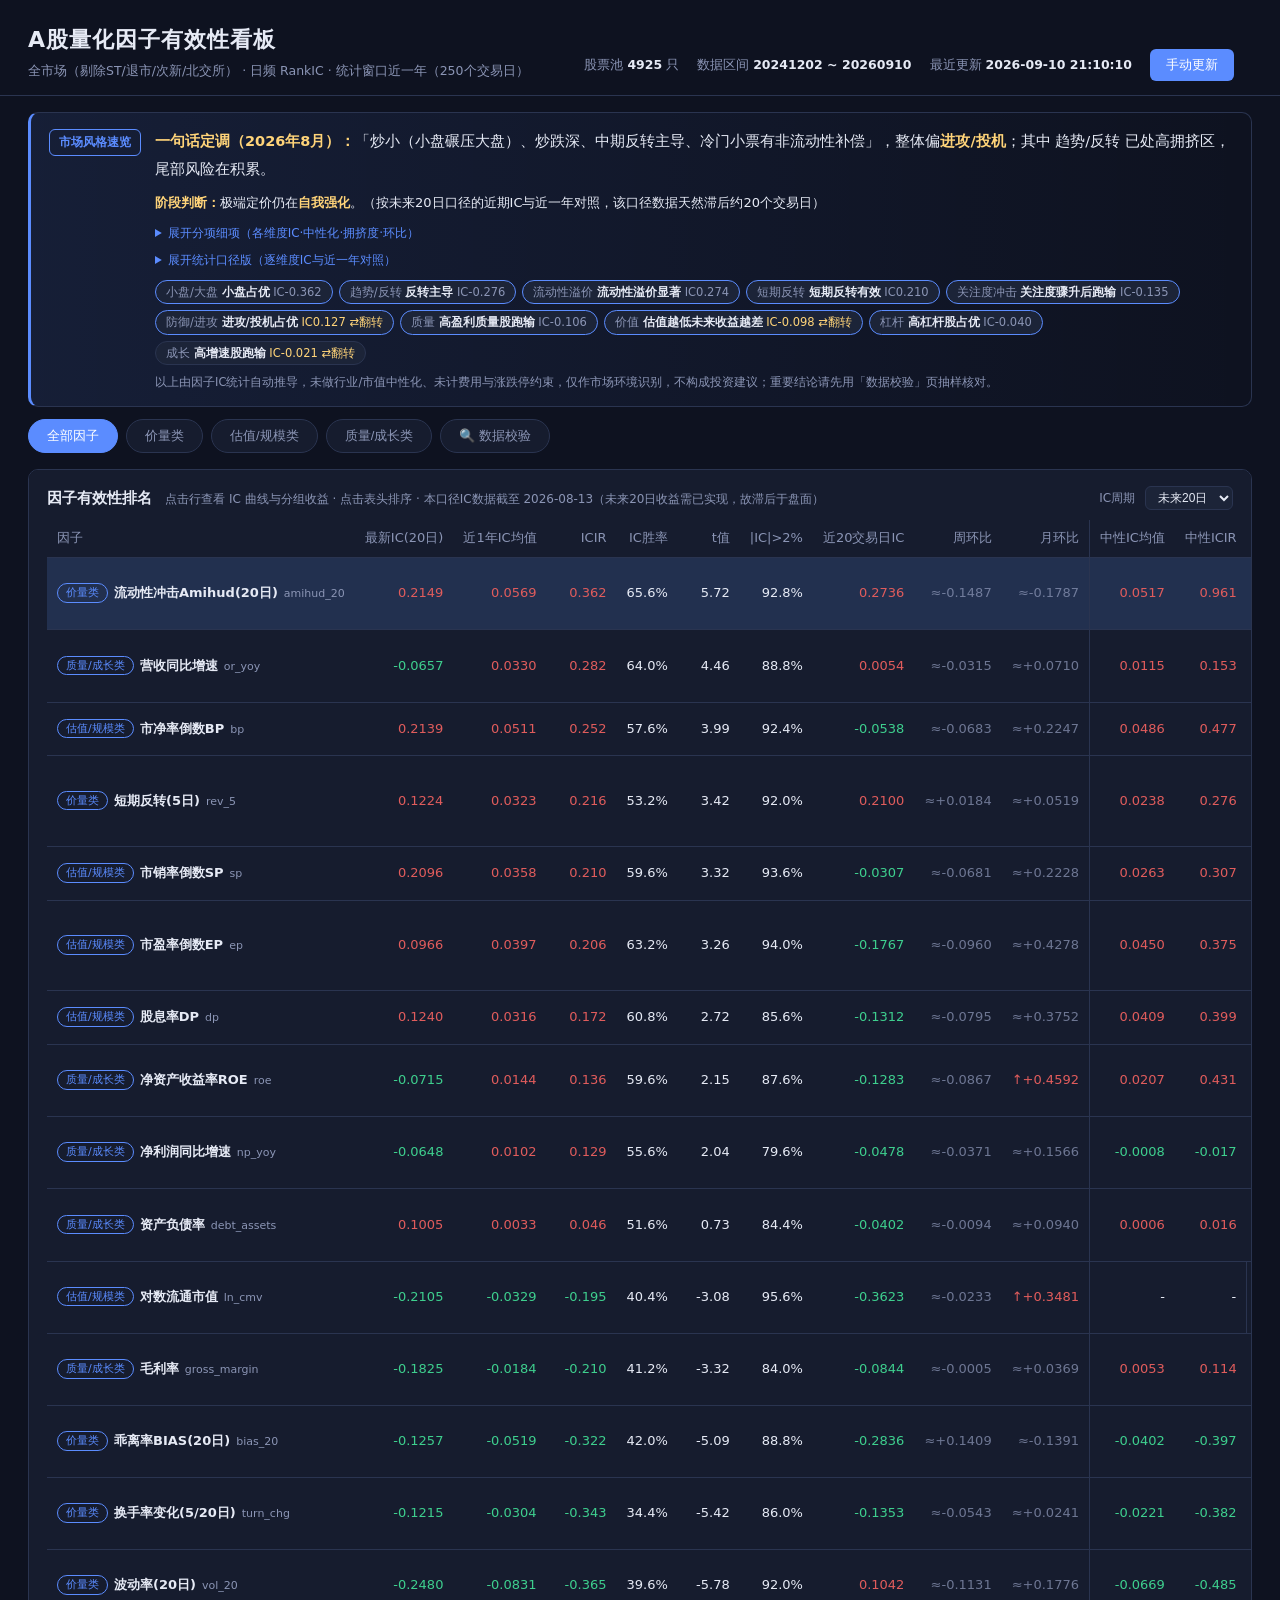
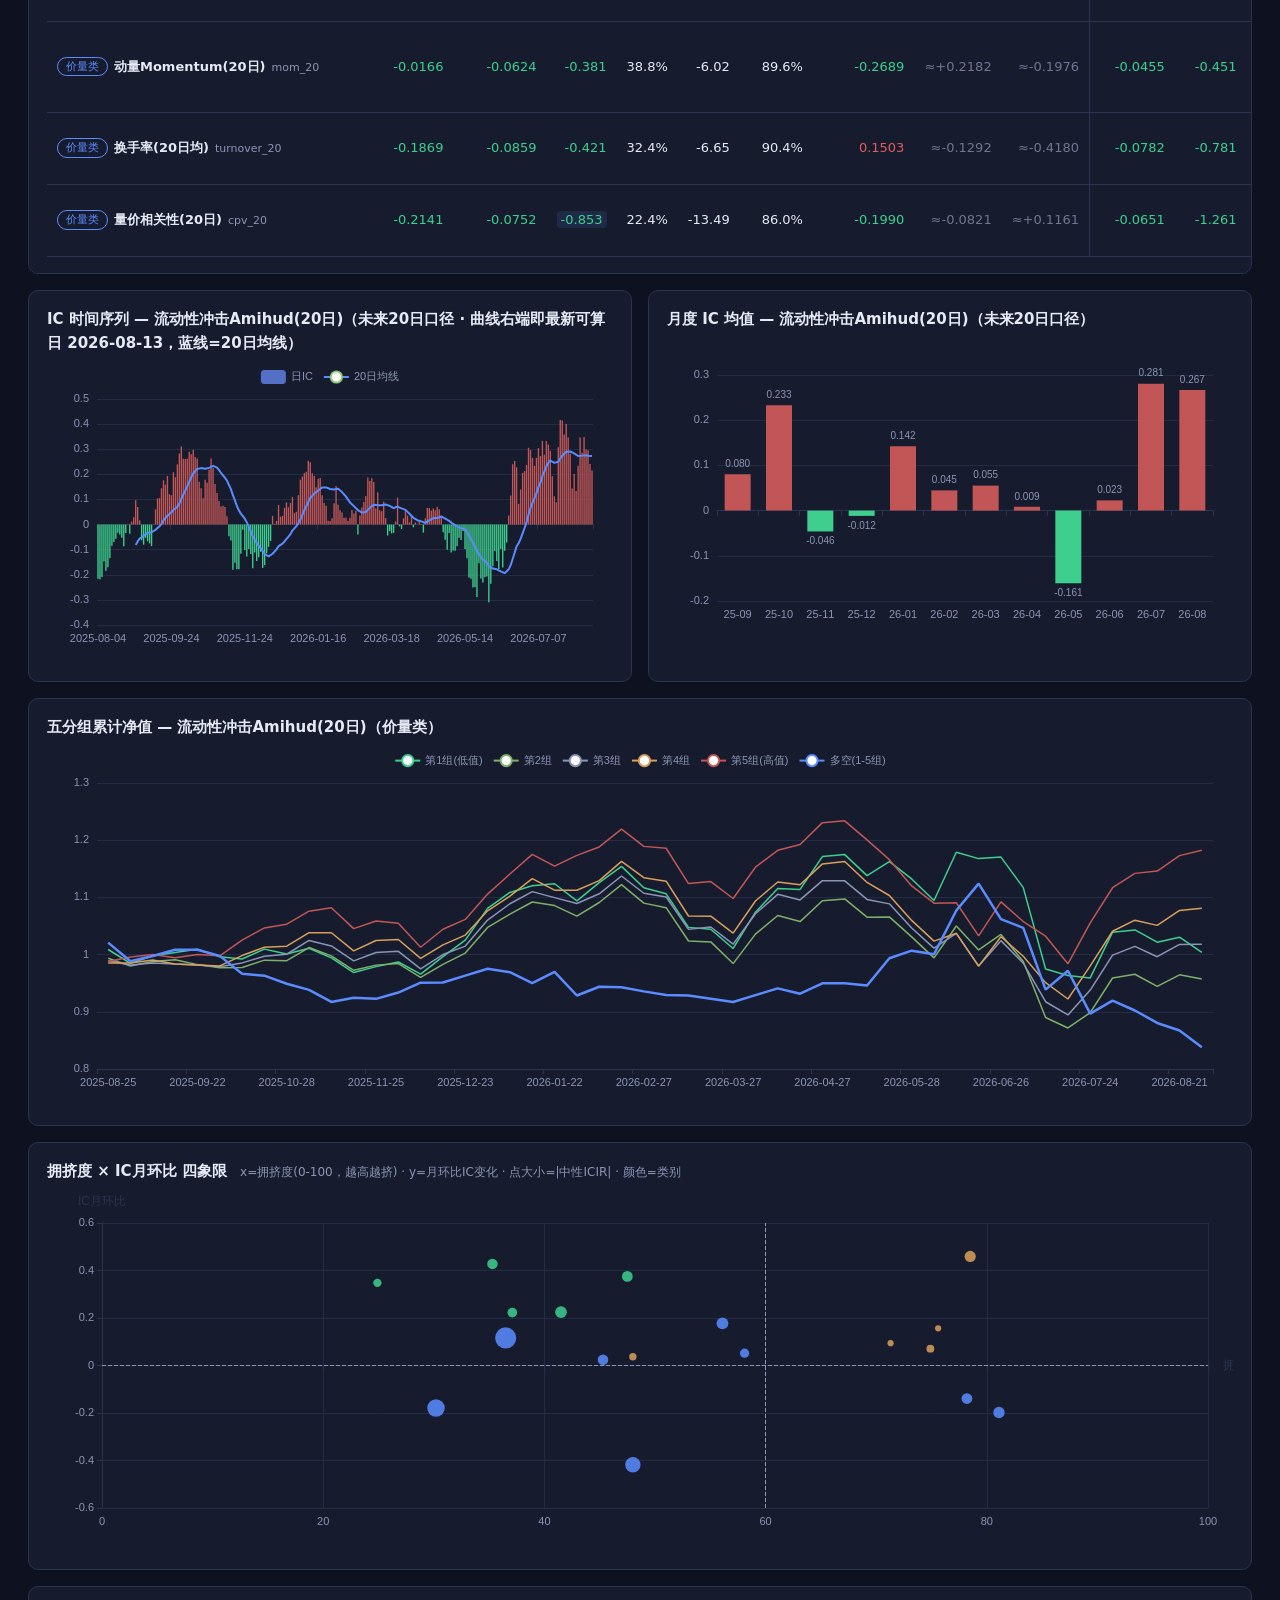
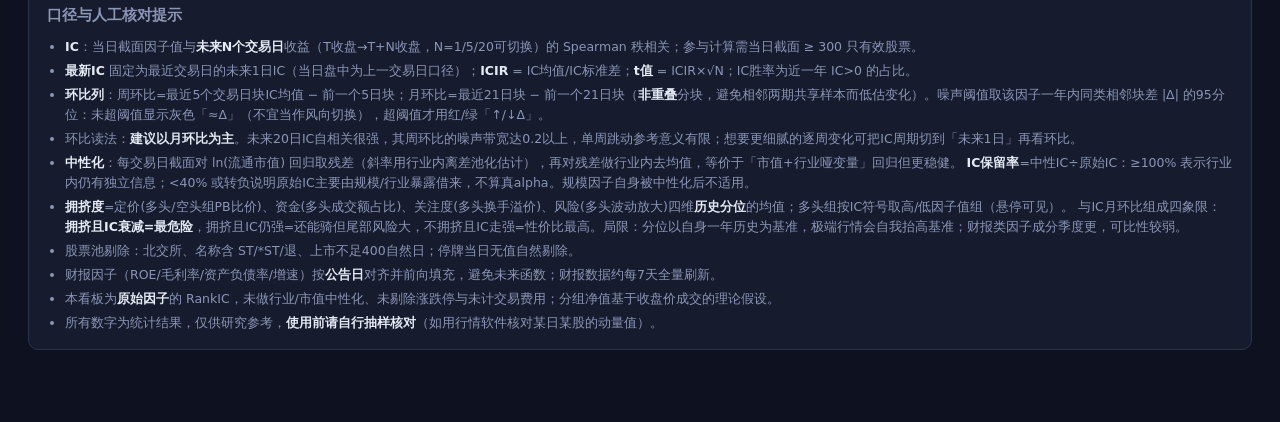
==== index.html @ 22e390df "auto: dashboard data update 2026-09-11 00:10" ====
<!DOCTYPE html>
<html lang="zh-CN">
<head>
<meta charset="UTF-8">
<meta name="viewport" content="width=device-width, initial-scale=1">
<title>A股量化因子有效性看板</title>
<link rel="stylesheet" href="styles.css?v=9">
<script src="echarts.min.js"></script>
</head>
<body>
<header>
  <div class="brand">
    <h1>A股量化因子有效性看板</h1>
    <div class="sub">全市场（剔除ST/退市/次新/北交所） · 日频 RankIC · 统计窗口近一年（<span id="win"></span>个交易日）</div>
  </div>
  <div class="meta">
    <div>股票池 <b id="uniN">-</b> 只</div>
    <div>数据区间 <b id="dateRange">-</b></div>
    <div>最近更新 <b id="updatedAt">-</b></div>
    <button id="updBtn" onclick="triggerUpdate()">手动更新</button>
    <span id="updState" class="state"></span>
  </div>
</header>

<section class="style" id="styleBanner">
  <div class="styleTag">市场风格速览</div>
  <div class="styleBody">
    <div id="stylePlain" class="plain">加载中…</div>
    <details class="more"><summary>展开分项细项（各维度IC·中性化·拥挤度·环比）</summary>
      <div id="stylePlainDetail" class="plain"></div>
    </details>
    <details class="more"><summary>展开统计口径版（逐维度IC与近一年对照）</summary>
      <div id="styleText" class="styleText"></div>
    </details>
    <div id="styleChips" class="chips"></div>
    <div id="styleCaveat" class="caveat"></div>
  </div>
</section>

<nav id="catTabs">
  <button class="tab active" data-cat="all">全部因子</button>
  <button class="tab" data-cat="price_volume">价量类</button>
  <button class="tab" data-cat="valuation">估值/规模类</button>
  <button class="tab" data-cat="quality_growth">质量/成长类</button>
  <a class="tab verifyLink" href="verify.html">🔍 数据校验</a>
</nav>

<main>
  <section class="card wide">
    <h2>因子有效性排名 <span class="hint">点击行查看 IC 曲线与分组收益 · 点击表头排序 · <span id="hCut"></span></span>
      <span class="hSel">IC周期
        <select id="hSel">
          <option value="1">未来1日</option>
          <option value="5">未来5日</option>
          <option value="20" selected>未来20日</option>
        </select>
      </span>
    </h2>
    <table id="tbl">
      <thead><tr>
        <th data-k="name">因子</th>
        <th data-k="last_ic">最新IC</th>
        <th data-k="ic_mean">近1年IC均值</th>
        <th data-k="icir">ICIR</th>
        <th data-k="win_rate">IC胜率</th>
        <th data-k="t_stat">t值</th>
        <th data-k="ic_gt_002">|IC|&gt;2%</th>
        <th data-k="recent_mean">近20交易日IC</th>
        <th data-k="wow_delta" title="近5个交易日块IC均值 − 前一个5日块；灰色≈表示在噪声范围内">周环比</th>
        <th data-k="mom_delta" title="近21个交易日块IC均值 − 前一个21日块；灰色≈表示在噪声范围内">月环比</th>
        <th data-k="n_ic_mean" class="sep" title="剔除规模与行业暴露后的同口径IC均值">中性IC均值</th>
        <th data-k="n_icir" title="中性化后ICIR">中性ICIR</th>
        <th data-k="keep" title="中性IC均值÷原始IC均值：>100% 行业内仍有独立信息；<40% 说明原始IC主要由规模/行业暴露借来">IC保留率</th>
        <th data-k="crowd" class="sep" title="定价/资金/关注度/风险四维历史分位合成(0-100)；多头组方向按IC符号确定">拥挤度</th>
        <th>方向解读</th>
      </tr></thead>
      <tbody></tbody>
    </table>
  </section>

  <section class="grid">
    <div class="card"><h2 id="icTitle">IC 时间序列</h2><div id="icChart" class="chart"></div></div>
    <div class="card"><h2 id="moTitle">月度 IC 均值</h2><div id="moChart" class="chart"></div></div>
  </section>
  <section class="card wide">
    <h2 id="qTitle">五分组累计净值（每5个交易日调仓，收盘价成交，未计费用）</h2>
    <div id="qChart" class="chart tall"></div>
  </section>

  <section class="card wide">
    <h2>拥挤度 × IC月环比 四象限 <span class="hint">x=拥挤度(0-100，越高越挤) · y=月环比IC变化 · 点大小=|中性ICIR| · 颜色=类别</span></h2>
    <div id="quadChart" class="chart tall"></div>
  </section>

  <section class="card wide note">
    <h2>口径与人工核对提示</h2>
    <ul>
      <li><b>IC</b>：当日截面因子值与<b>未来N个交易日</b>收益（T收盘→T+N收盘，N=1/5/20可切换）的 Spearman 秩相关；参与计算需当日截面 ≥ 300 只有效股票。</li>
      <li><b>最新IC</b> 固定为最近交易日的未来1日IC（当日盘中为上一交易日口径）；<b>ICIR</b> = IC均值/IC标准差；<b>t值</b> = ICIR×√N；IC胜率为近一年 IC&gt;0 的占比。</li>
      <li><b>环比列</b>：周环比=最近5个交易日块IC均值 − 前一个5日块；月环比=最近21日块 − 前一个21日块（<b>非重叠</b>分块，避免相邻两期共享样本而低估变化）。噪声阈值取该因子一年内同类相邻块差 |Δ| 的95分位：未超阈值显示灰色「≈Δ」（不宜当作风向切换），超阈值才用红/绿「↑/↓Δ」。</li>
      <li>环比读法：<b>建议以月环比为主</b>。未来20日IC自相关很强，其周环比的噪声带宽达0.2以上，单周跳动参考意义有限；想要更细腻的逐周变化可把IC周期切到「未来1日」再看环比。</li>
      <li><b>中性化</b>：每交易日截面对 ln(流通市值) 回归取残差（斜率用行业内离差池化估计），再对残差做行业内去均值，等价于「市值+行业哑变量」回归但更稳健。
        <b>IC保留率</b>=中性IC÷原始IC：&ge;100% 表示行业内仍有独立信息；&lt;40% 或转负说明原始IC主要由规模/行业暴露借来，不算真alpha。规模因子自身被中性化后不适用。</li>
      <li><b>拥挤度</b>=定价(多头/空头组PB比价)、资金(多头成交额占比)、关注度(多头换手溢价)、风险(多头波动放大)四维<b>历史分位</b>的均值；多头组按IC符号取高/低因子值组（悬停可见）。
        与IC月环比组成四象限：<b>拥挤且IC衰减=最危险</b>，拥挤且IC仍强=还能骑但尾部风险大，不拥挤且IC走强=性价比最高。局限：分位以自身一年历史为基准，极端行情会自我抬高基准；财报类因子成分季度更，可比性较弱。</li>
      <li>股票池剔除：北交所、名称含 ST/*ST/退、上市不足400自然日；停牌当日无值自然剔除。</li>
      <li>财报因子（ROE/毛利率/资产负债率/增速）按<b>公告日</b>对齐并前向填充，避免未来函数；财报数据约每7天全量刷新。</li>
      <li>本看板为<b>原始因子</b>的 RankIC，未做行业/市值中性化、未剔除涨跌停与未计交易费用；分组净值基于收盘价成交的理论假设。</li>
      <li>所有数字为统计结果，仅供研究参考，<b>使用前请自行抽样核对</b>（如用行情软件核对某日某股的动量值）。</li>
    </ul>
  </section>
</main>
<script src="app.js?v=11"></script>
</body>
</html>
---- styles.css ----
:root{
  --bg:#0e1220;--card:#161c2e;--card2:#1c2438;--line:#2a3450;
  --tx:#e6eaf5;--dim:#8b95b5;--up:#e05c5c;--dn:#3ecf8e;--acc:#5b8cff;
}
*{box-sizing:border-box;margin:0;padding:0}
body{background:var(--bg);color:var(--tx);font:14px/1.6 "Microsoft YaHei",system-ui,sans-serif;padding-bottom:40px}
header{display:flex;justify-content:space-between;align-items:flex-end;flex-wrap:wrap;gap:12px;
  padding:22px 28px 14px;border-bottom:1px solid var(--line)}
header h1{font-size:22px;letter-spacing:1px}
header .sub{color:var(--dim);font-size:12.5px;margin-top:4px}
header .meta{display:flex;gap:18px;align-items:center;font-size:12.5px;color:var(--dim);flex-wrap:wrap}
header .meta b{color:var(--tx);font-weight:600}
#updBtn{background:var(--acc);color:#fff;border:0;border-radius:6px;padding:7px 16px;cursor:pointer;font-size:13px}
#updBtn:disabled{opacity:.5;cursor:default}
.state{font-size:12px;color:var(--dim)}
.state.ok{color:var(--dn)}.state.err{color:var(--up)}
#catTabs{display:flex;gap:8px;padding:12px 28px 0;flex-wrap:wrap}
.tab{background:var(--card);color:var(--dim);border:1px solid var(--line);border-radius:20px;
  padding:6px 18px;cursor:pointer;font-size:13px}
.tab.active{background:var(--acc);border-color:var(--acc);color:#fff}
main{padding:16px 28px}
.card{background:var(--card);border:1px solid var(--line);border-radius:10px;padding:16px 18px;margin-bottom:16px}
.card h2{font-size:15px;margin-bottom:10px}
.card h2 .hint{font-size:12px;color:var(--dim);font-weight:400;margin-left:8px}
.grid{display:grid;grid-template-columns:1fr 1fr;gap:16px}
@media(max-width:1000px){.grid{grid-template-columns:1fr}}
.chart{height:300px}.chart.tall{height:360px}
table{width:100%;border-collapse:collapse;font-size:13px}
th,td{padding:8px 10px;text-align:right;border-bottom:1px solid var(--line);white-space:nowrap}
th:first-child,td:first-child{text-align:left}
thead th{color:var(--dim);font-weight:500;cursor:pointer;user-select:none;position:sticky;top:0;background:var(--card)}
tbody tr{cursor:pointer}
tbody tr:hover{background:var(--card2)}
tbody tr.sel{background:#22304f}
td .fname{font-weight:600}
td .fcode{color:var(--dim);font-size:11px;margin-left:6px}
.pos{color:var(--up)}.neg{color:var(--dn)}
.good{background:rgba(91,140,255,.12);border-radius:4px;padding:1px 4px}
.note{font-size:12.5px;color:var(--dim)}
.note ul{padding-left:18px;display:grid;gap:4px}
.note b{color:var(--tx)}
.catLabel{display:inline-block;font-size:11px;color:var(--acc);border:1px solid var(--acc);
  border-radius:10px;padding:0 8px;margin-right:6px;vertical-align:1px}
.hSel{float:right;font-size:12px;color:var(--dim);font-weight:400}
.hSel select{background:var(--card2);color:var(--tx);border:1px solid var(--line);
  border-radius:6px;padding:3px 8px;font-size:12px;outline:none;margin-left:6px}
.verifyLink{text-decoration:none}
.icTable td,.icTable th{text-align:left;font-size:12px;padding:5px 8px}
.badge{display:inline-block;border-radius:4px;padding:0 6px;font-size:11px}
.badge.ok{background:rgba(62,207,142,.15);color:var(--dn)}
.badge.bad{background:rgba(224,92,92,.15);color:var(--up)}
.kv{display:grid;grid-template-columns:auto 1fr;gap:2px 14px;font-size:12.5px;margin:6px 0}
.kv span:nth-child(odd){color:var(--dim)}
/* 市场风格速览（页面顶端） */
.style{display:flex;gap:14px;align-items:flex-start;margin:16px 28px 0;padding:14px 18px;
  border:1px solid var(--line);border-left:3px solid var(--acc);border-radius:10px;
  background:linear-gradient(90deg,rgba(91,140,255,.10),rgba(91,140,255,0))}
.styleTag{flex:0 0 auto;font-size:12px;font-weight:600;color:var(--acc);border:1px solid var(--acc);
  border-radius:6px;padding:3px 9px;margin-top:2px;white-space:nowrap}
.styleBody{flex:1;min-width:0}
.styleText{font-size:13.5px;line-height:1.9}
.styleText b{color:#ffd479}
.chips{display:flex;flex-wrap:wrap;gap:6px;margin-top:10px}
.chip{font-size:11.5px;color:var(--dim);background:var(--card2);border:1px solid var(--line);
  border-radius:14px;padding:2px 10px}
.chip b{color:var(--tx);font-weight:600}
.chip.s-strong{border-color:var(--acc)}
.chip .flip{color:#ffd479}
.caveat{font-size:11.5px;color:var(--dim);margin-top:8px;line-height:1.6}
/* 校验页控件 */
.ctrls{display:flex;gap:14px;align-items:center;flex-wrap:wrap;font-size:12.5px}
.ctrls label{color:var(--dim)}
.ctrls select,.ctrls input{background:var(--card2);color:var(--tx);border:1px solid var(--line);
  border-radius:6px;padding:4px 8px;font-size:12.5px;outline:none}
.ctrls button{background:var(--acc);color:#fff;border:0;border-radius:6px;padding:6px 16px;cursor:pointer;font-size:13px}
/* 人话版评述 */
.plain{font-size:14px;line-height:2.0}
.plain b{color:#ffd479;font-weight:600}
.more{margin-top:8px;font-size:12px;color:var(--dim)}
.more summary{cursor:pointer;user-select:none;color:var(--acc)}
.more .styleText{margin-top:6px;font-size:12.5px;line-height:1.9;color:var(--dim)}
.more .styleText b{color:#ffd479}
.noise{color:var(--dim);opacity:.75}

table{table-layout:auto}
.card.wide{overflow-x:auto}
th.sep{border-left:1px solid var(--line)}
td.sep{border-left:1px solid var(--line)}
.keep-hi{color:#ffd479;font-weight:600}
.keep-lo{color:var(--dim)}
.crowd-hi{color:#ff9d5c;font-weight:600}
.crowd-mid{color:var(--tx)}
.crowd-lo{color:var(--dim)}
.na{color:var(--dim);opacity:.6}

/* 风格速览：先定调后细项 */
.lede{font-size:14.5px;line-height:1.95;margin-bottom:6px}
.lede b{color:#ffd479}
.lede2{font-size:13px;color:var(--tx);margin-bottom:4px}
.subline{font-size:12.5px;color:var(--dim);line-height:1.8;margin-bottom:6px}
.subline b{color:var(--tx)}
.plist{list-style:none;display:grid;gap:5px;margin:6px 0 4px;padding:0}
.plist li{font-size:13px;line-height:1.7;border-left:2px solid var(--line);padding-left:9px}
.plist li>b{color:var(--tx)}
.pdim{display:block;font-size:11.5px;color:var(--dim);margin-top:1px}
.pwhy{display:block;font-size:12.5px;color:#b9c4e2;margin-top:1px}
.vgline{font-size:12.5px;color:var(--dim);margin-top:4px}
.ptail{font-size:11px;color:var(--dim);opacity:.8;margin-top:6px;line-height:1.6}
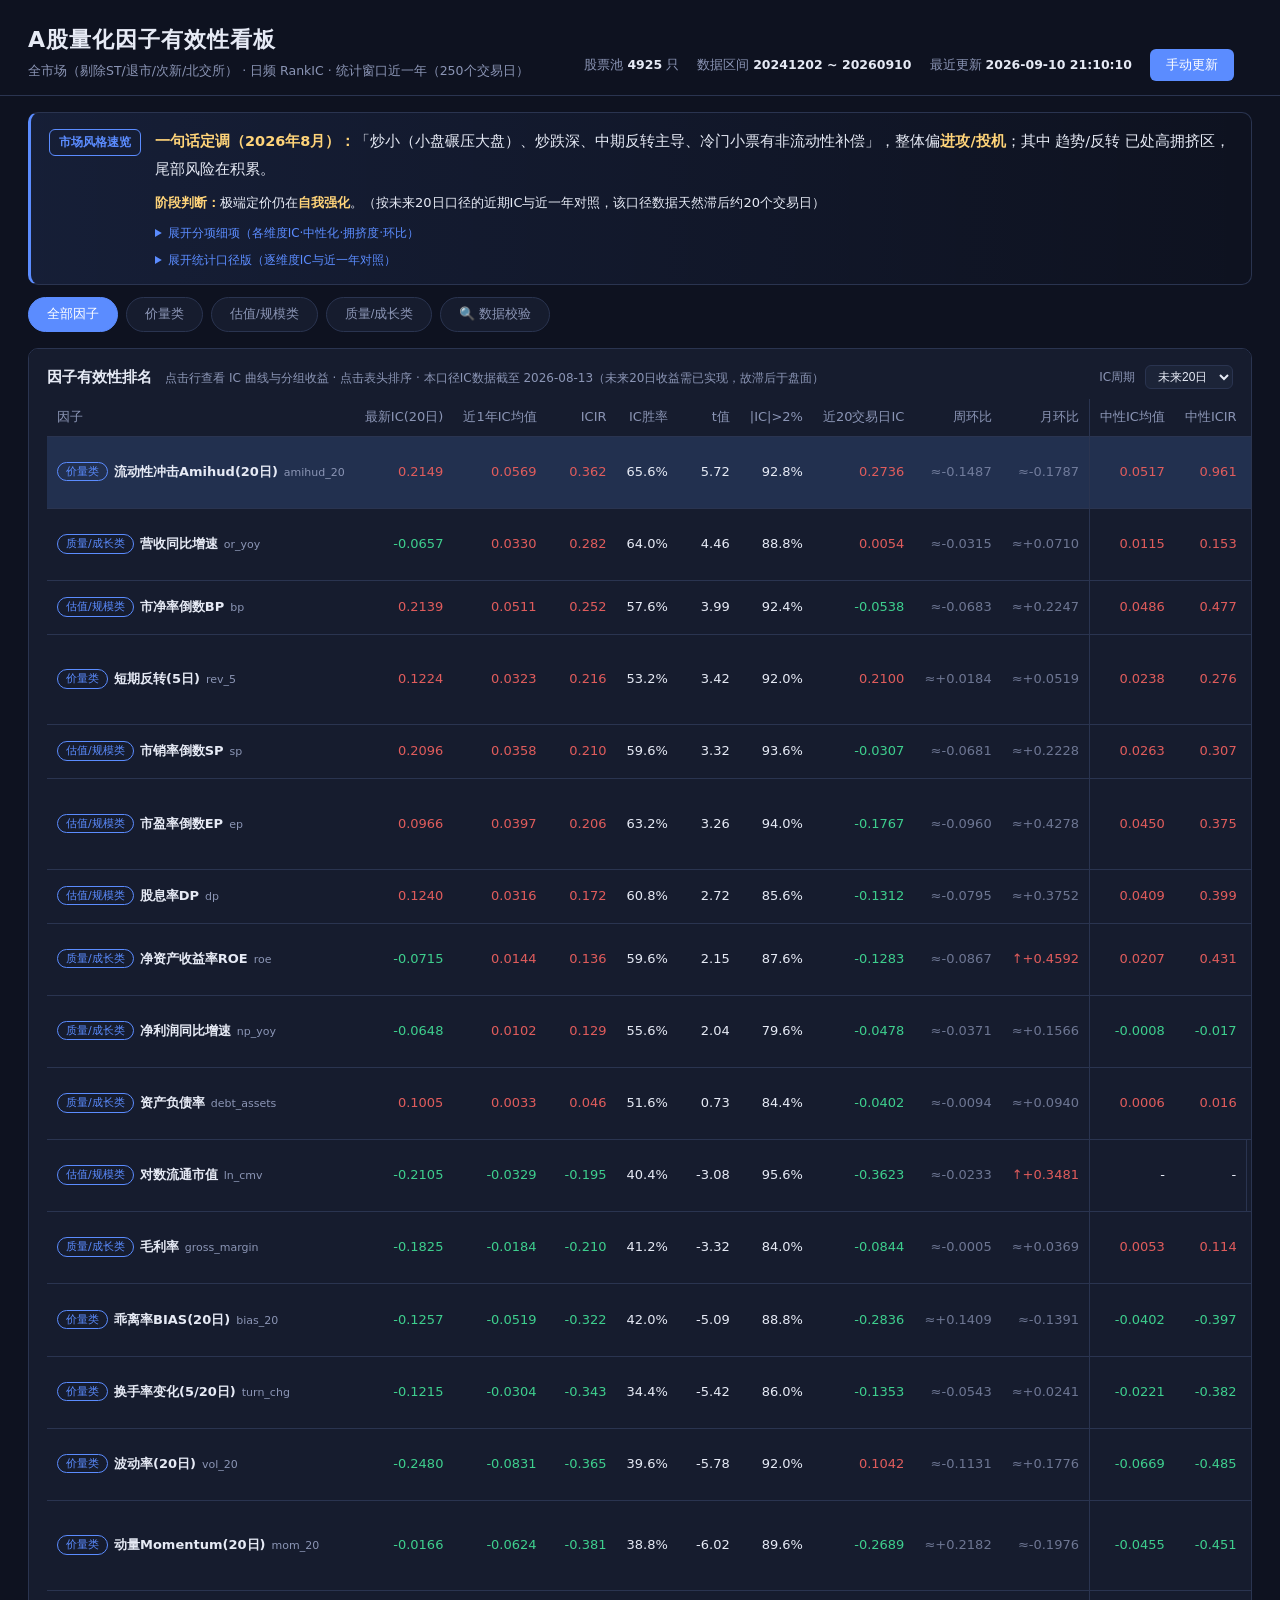
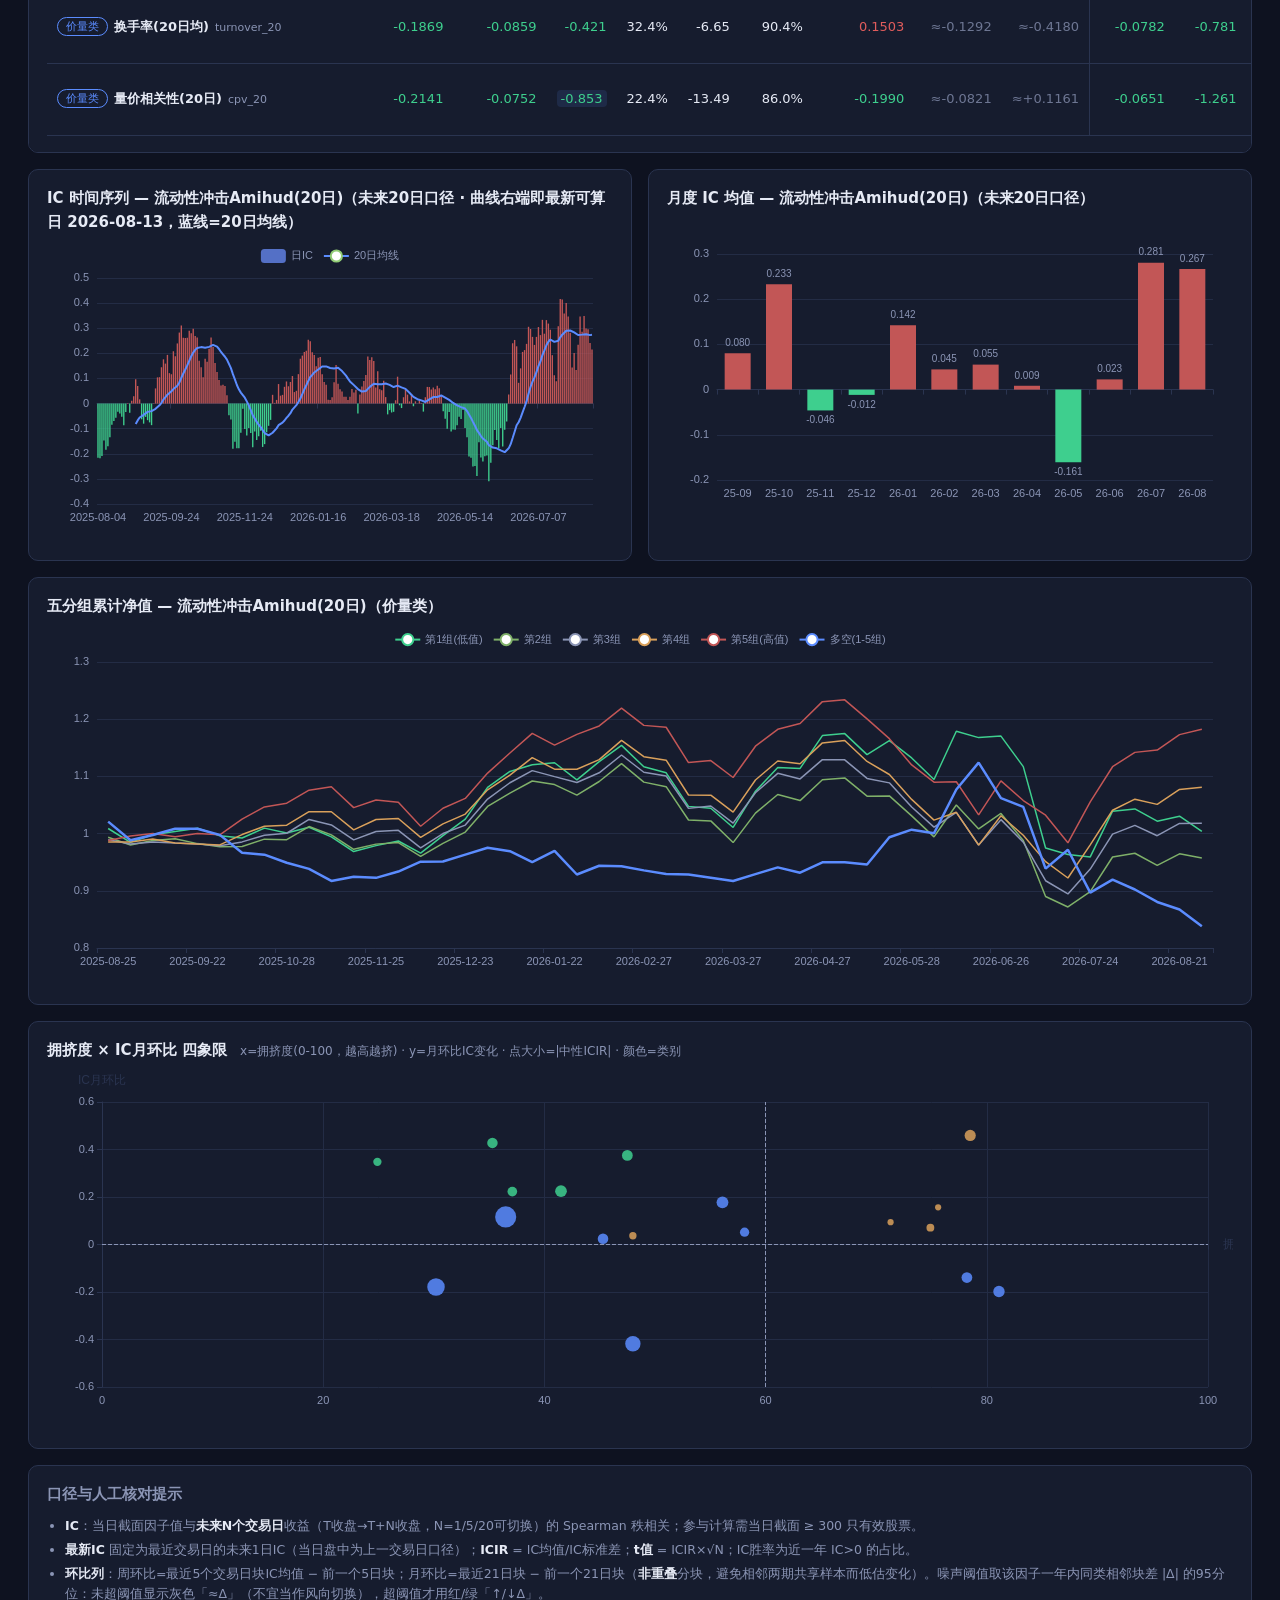
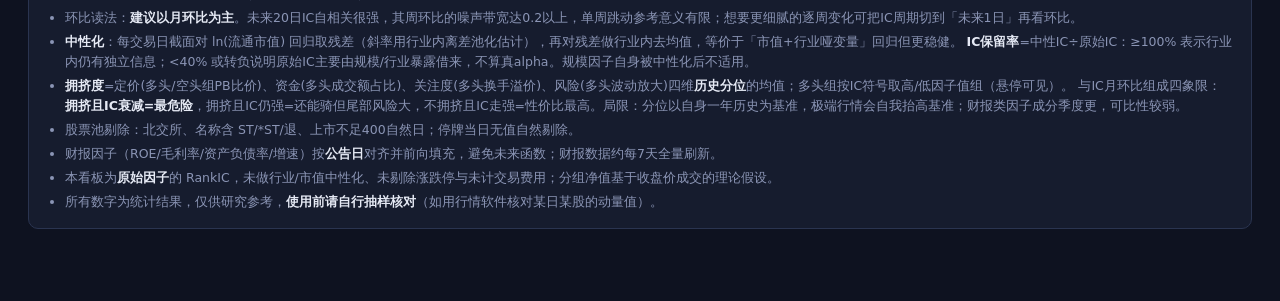
==== commit 9b4591ef: "auto: dashboard data update 2026-09-11 00:12" ====
--- a/index.html
+++ b/index.html
@@ -28,12 +28,12 @@
     <div id="stylePlain" class="plain">加载中…</div>
     <details class="more"><summary>展开分项细项（各维度IC·中性化·拥挤度·环比）</summary>
       <div id="stylePlainDetail" class="plain"></div>
+      <div id="styleChips" class="chips"></div>
+      <div id="styleCaveat" class="caveat"></div>
     </details>
     <details class="more"><summary>展开统计口径版（逐维度IC与近一年对照）</summary>
       <div id="styleText" class="styleText"></div>
     </details>
-    <div id="styleChips" class="chips"></div>
-    <div id="styleCaveat" class="caveat"></div>
   </div>
 </section>
 
@@ -110,6 +110,6 @@
     </ul>
   </section>
 </main>
-<script src="app.js?v=11"></script>
+<script src="app.js?v=12"></script>
 </body>
 </html>
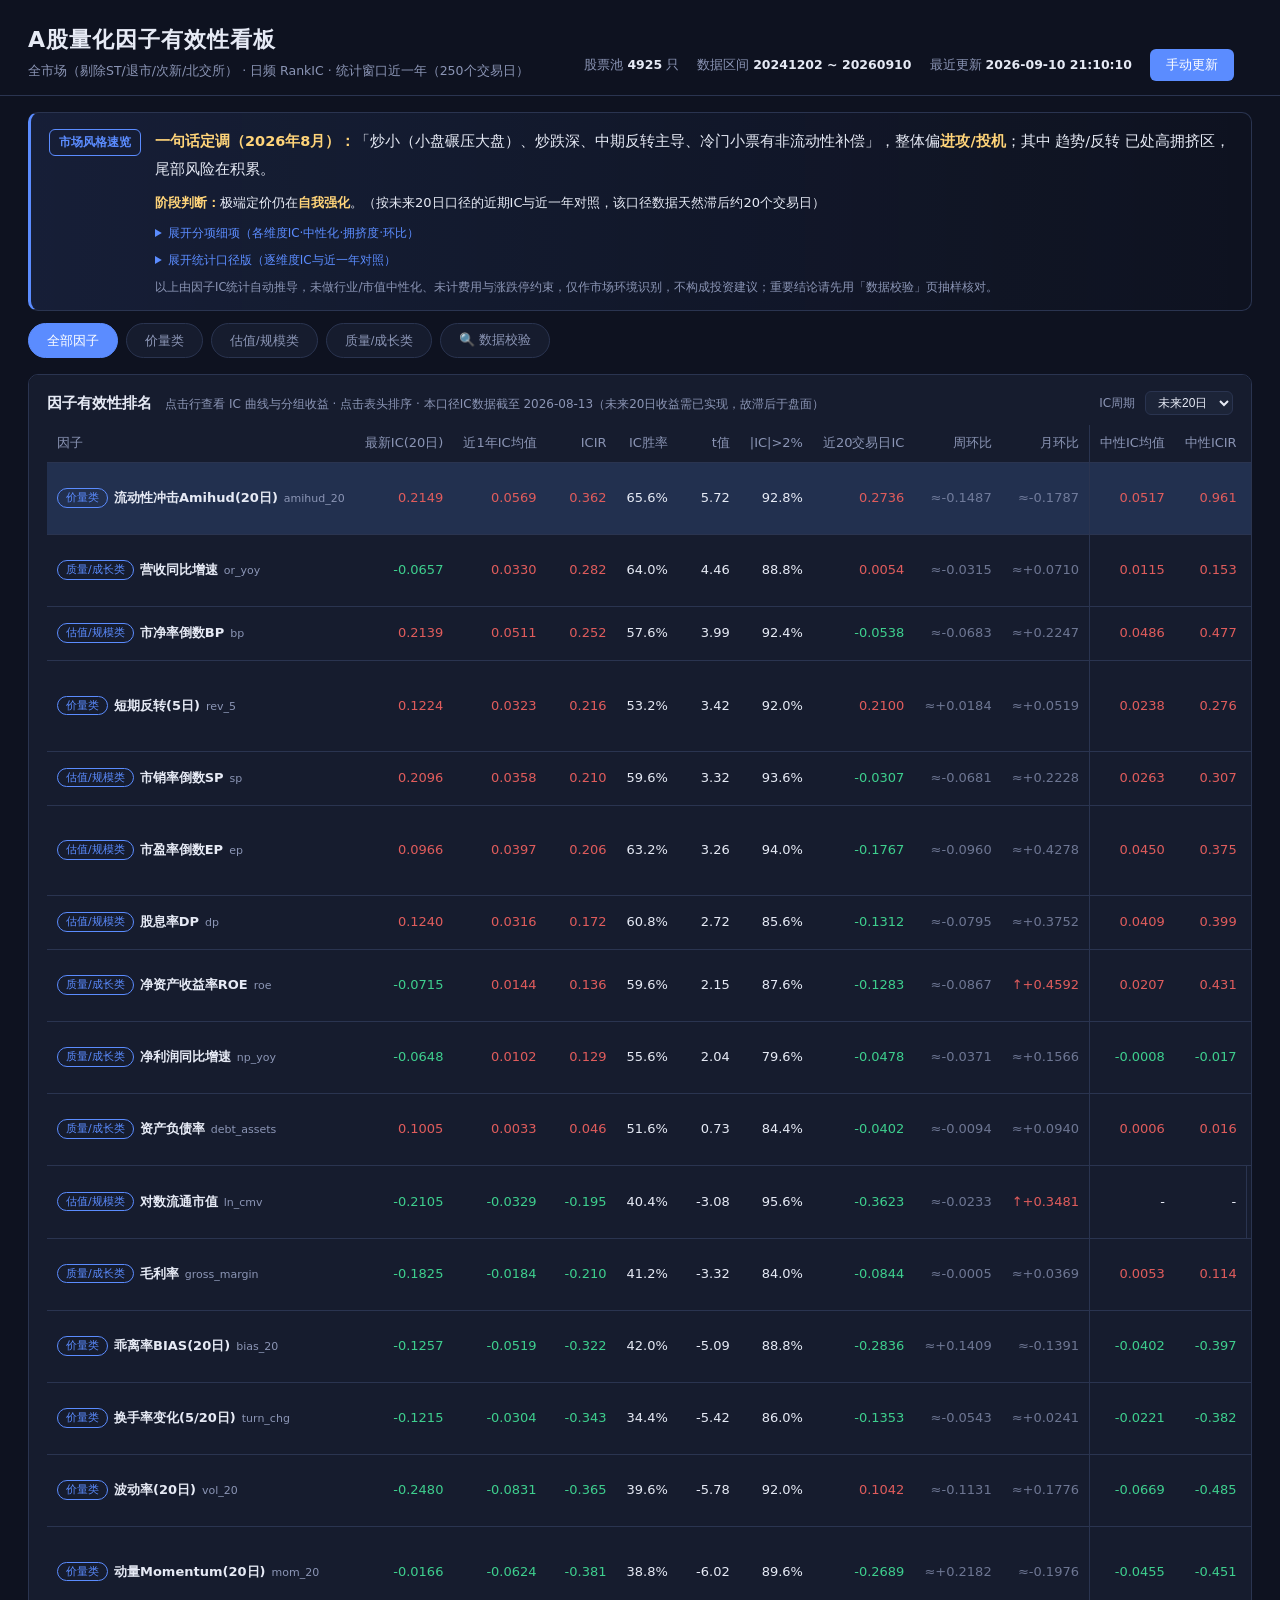
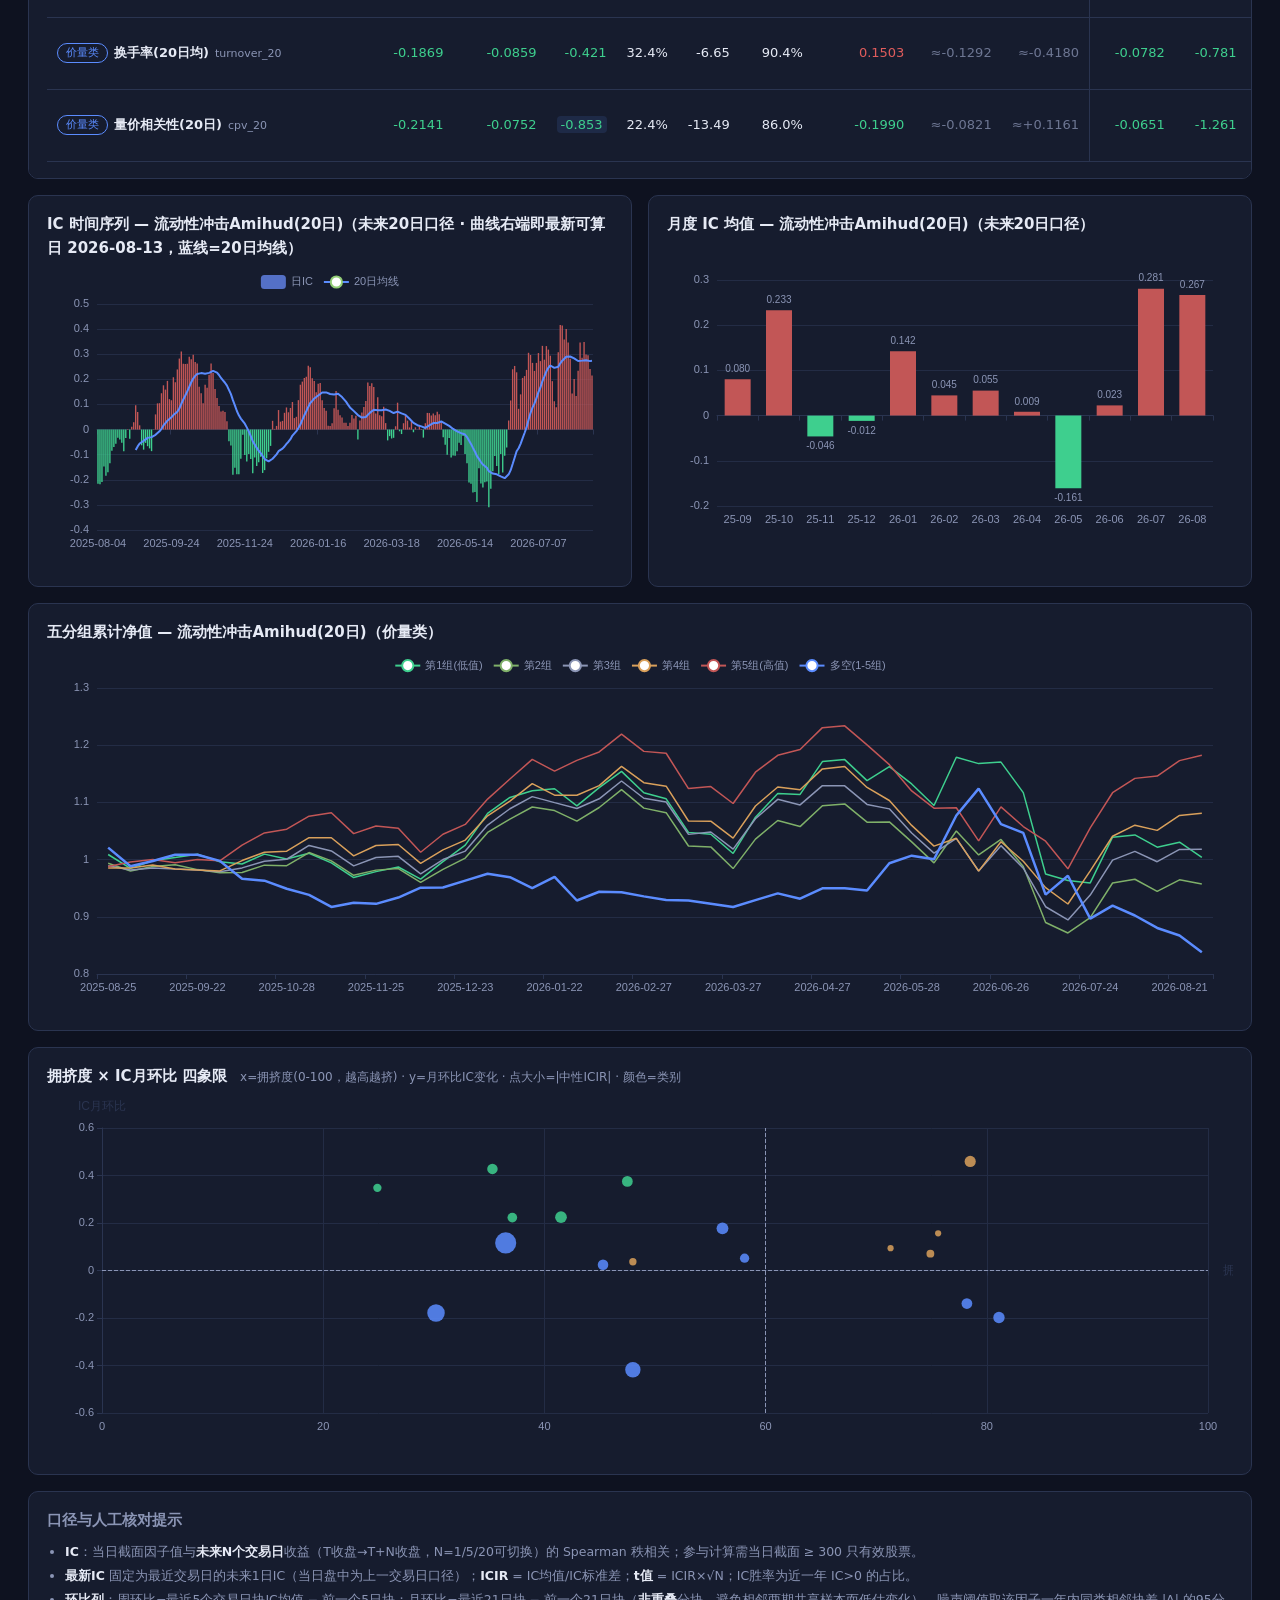
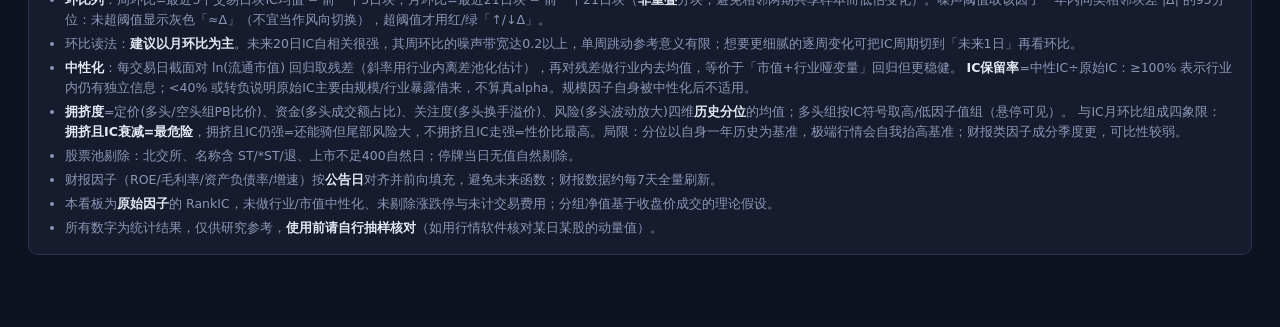
==== commit 5b493965: "auto: dashboard data update 2026-09-11 00:18" ====
--- a/index.html
+++ b/index.html
@@ -29,11 +29,11 @@
     <details class="more"><summary>展开分项细项（各维度IC·中性化·拥挤度·环比）</summary>
       <div id="stylePlainDetail" class="plain"></div>
       <div id="styleChips" class="chips"></div>
-      <div id="styleCaveat" class="caveat"></div>
     </details>
     <details class="more"><summary>展开统计口径版（逐维度IC与近一年对照）</summary>
       <div id="styleText" class="styleText"></div>
     </details>
+    <div id="styleCaveat" class="caveat"></div>
   </div>
 </section>
 
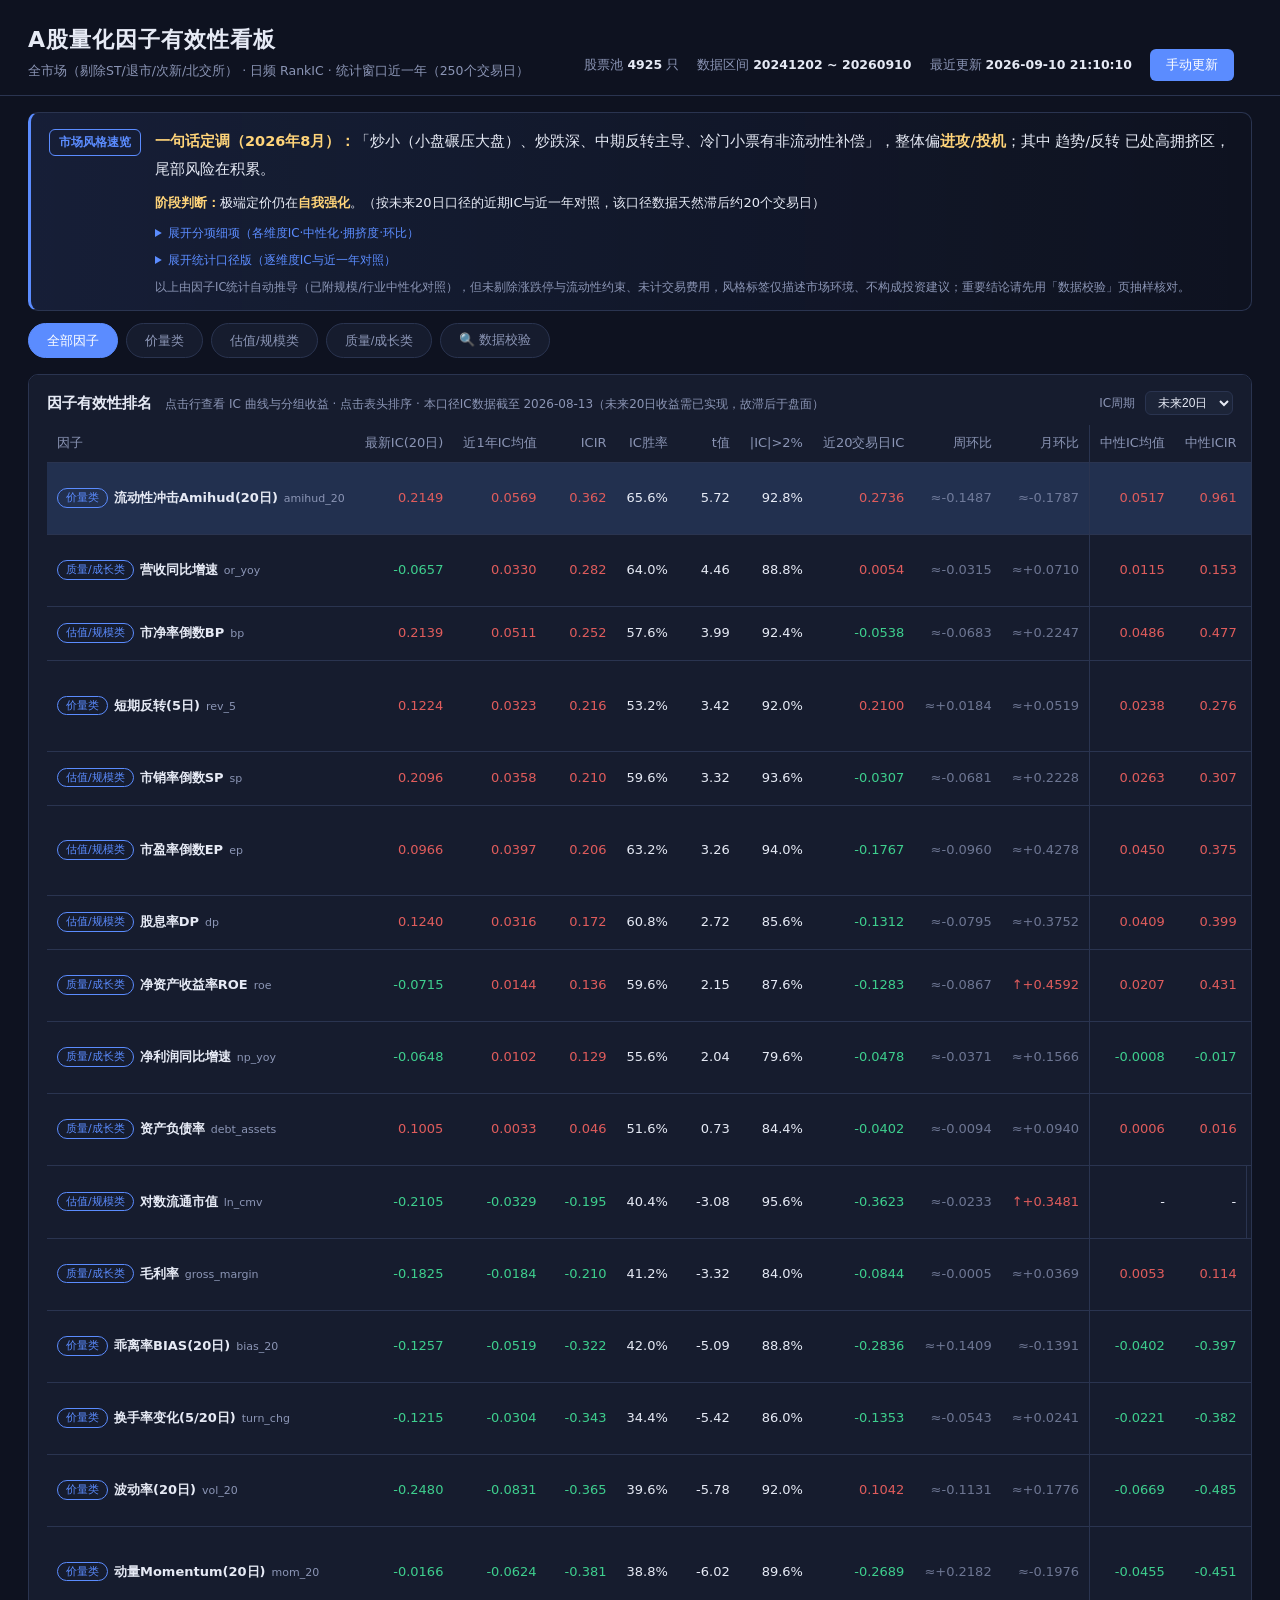
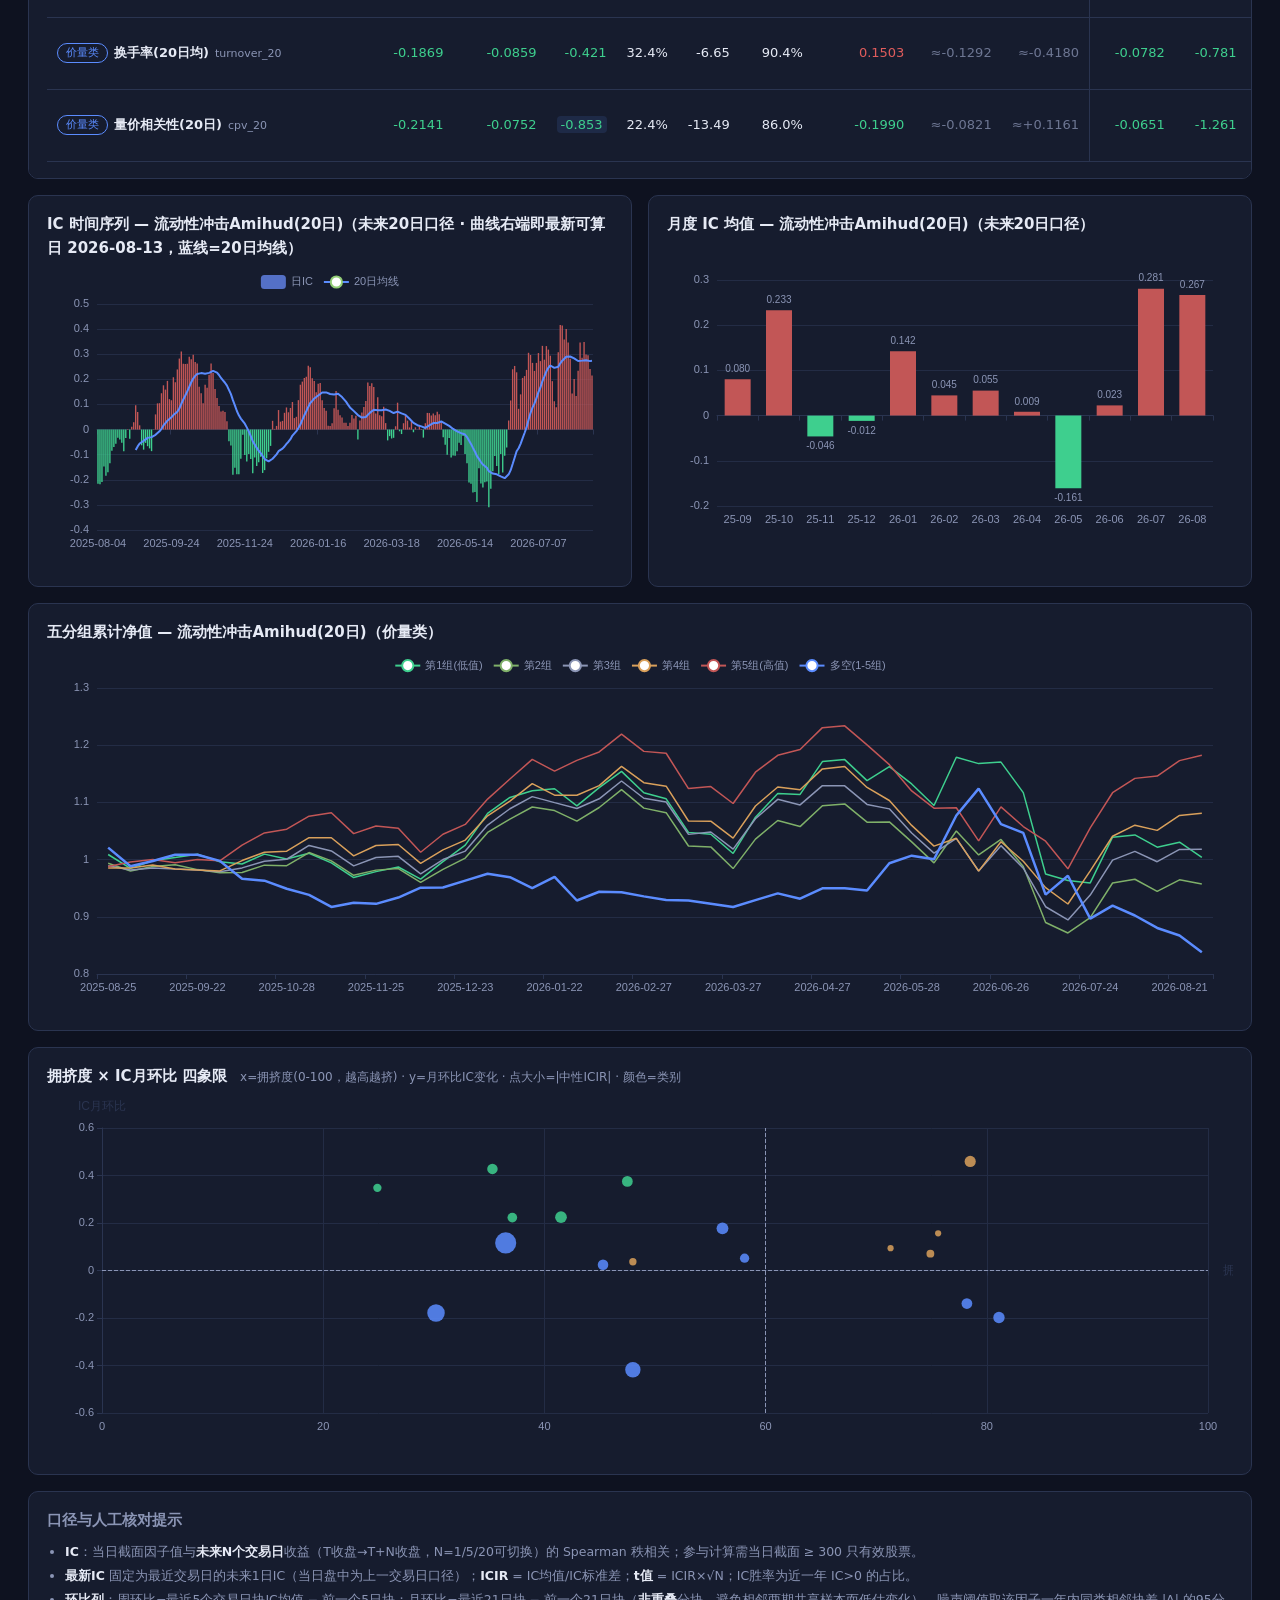
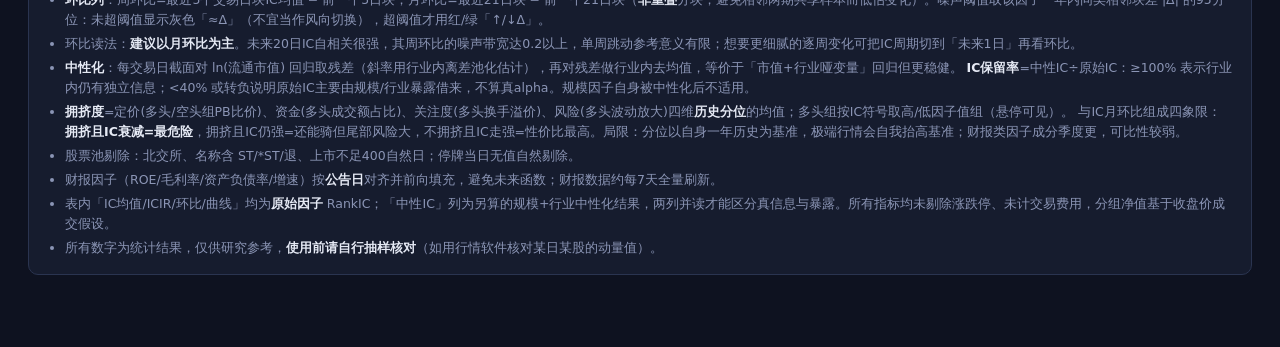
==== commit 6fe85dac: "auto: dashboard data update 2026-09-11 00:21" ====
--- a/index.html
+++ b/index.html
@@ -105,7 +105,7 @@
         与IC月环比组成四象限：<b>拥挤且IC衰减=最危险</b>，拥挤且IC仍强=还能骑但尾部风险大，不拥挤且IC走强=性价比最高。局限：分位以自身一年历史为基准，极端行情会自我抬高基准；财报类因子成分季度更，可比性较弱。</li>
       <li>股票池剔除：北交所、名称含 ST/*ST/退、上市不足400自然日；停牌当日无值自然剔除。</li>
       <li>财报因子（ROE/毛利率/资产负债率/增速）按<b>公告日</b>对齐并前向填充，避免未来函数；财报数据约每7天全量刷新。</li>
-      <li>本看板为<b>原始因子</b>的 RankIC，未做行业/市值中性化、未剔除涨跌停与未计交易费用；分组净值基于收盘价成交的理论假设。</li>
+      <li>表内「IC均值/ICIR/环比/曲线」均为<b>原始因子</b> RankIC；「中性IC」列为另算的规模+行业中性化结果，两列并读才能区分真信息与暴露。所有指标均未剔除涨跌停、未计交易费用，分组净值基于收盘价成交假设。</li>
       <li>所有数字为统计结果，仅供研究参考，<b>使用前请自行抽样核对</b>（如用行情软件核对某日某股的动量值）。</li>
     </ul>
   </section>
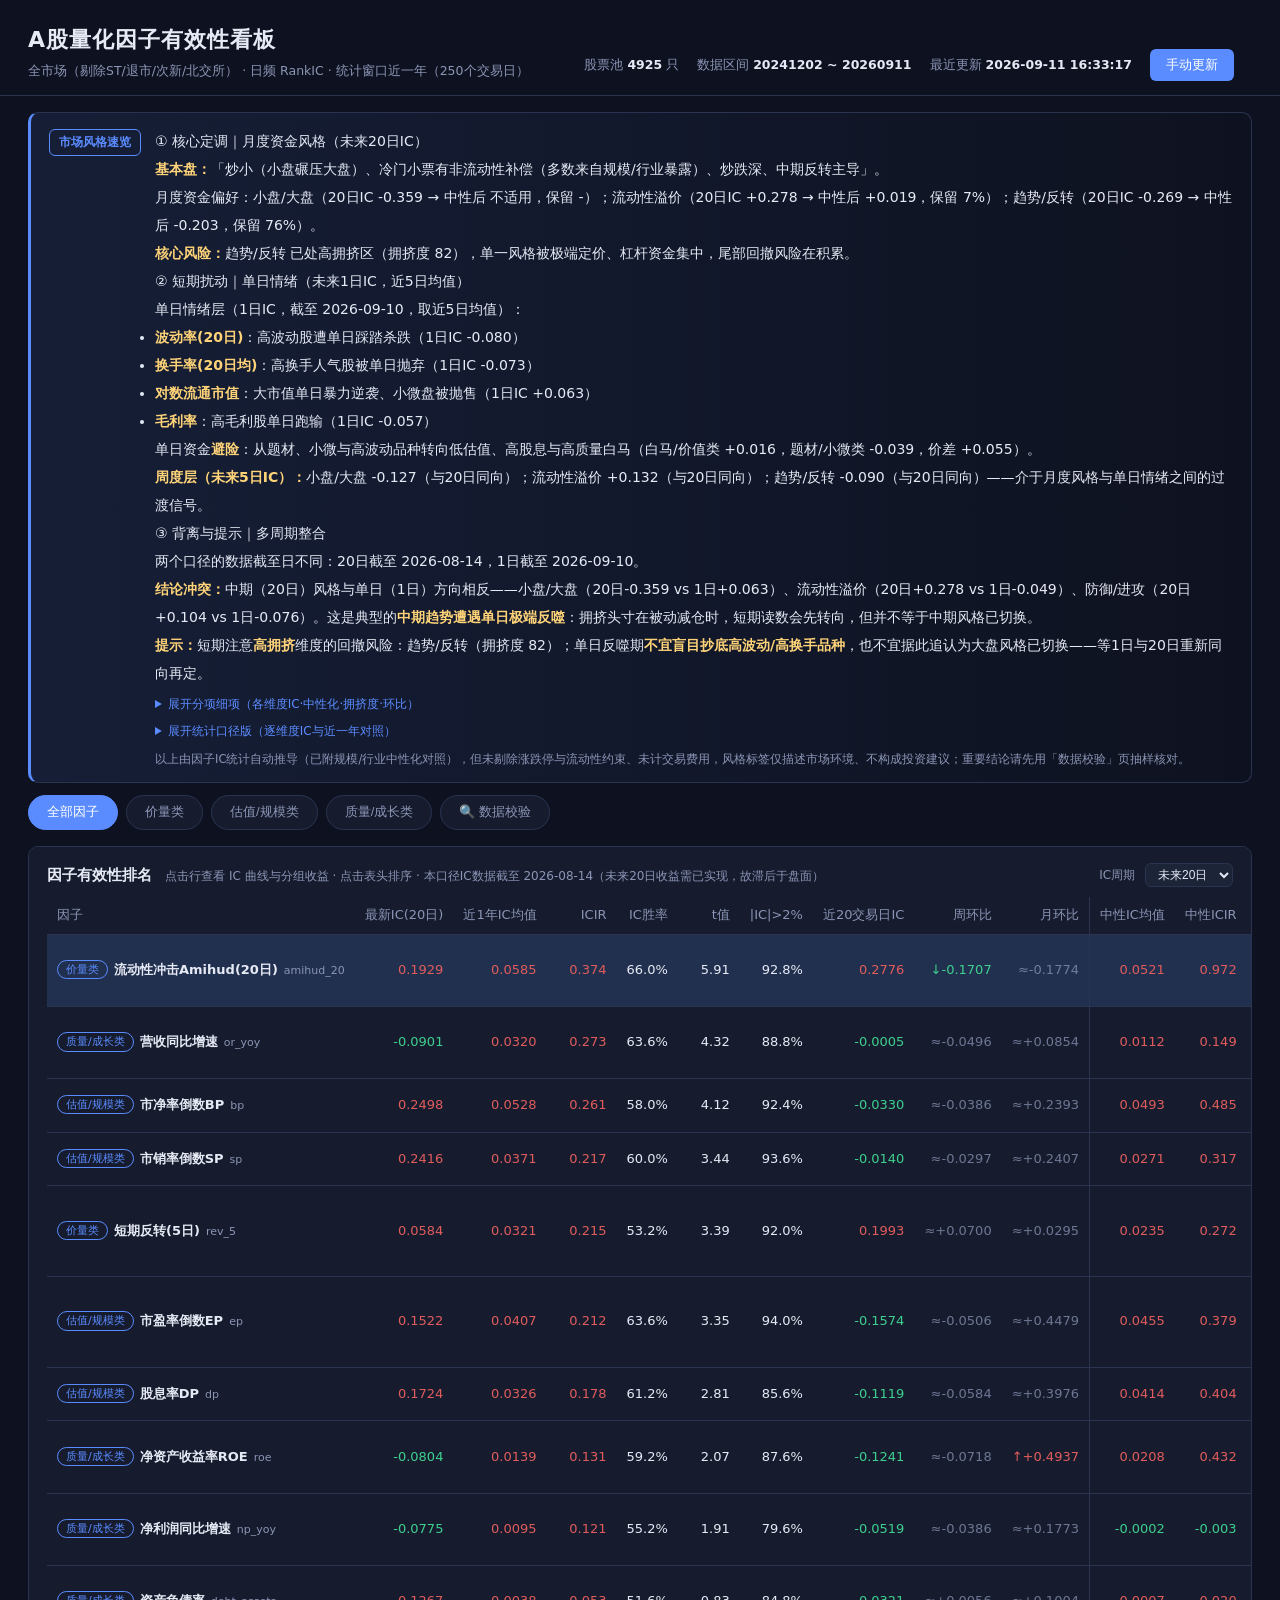
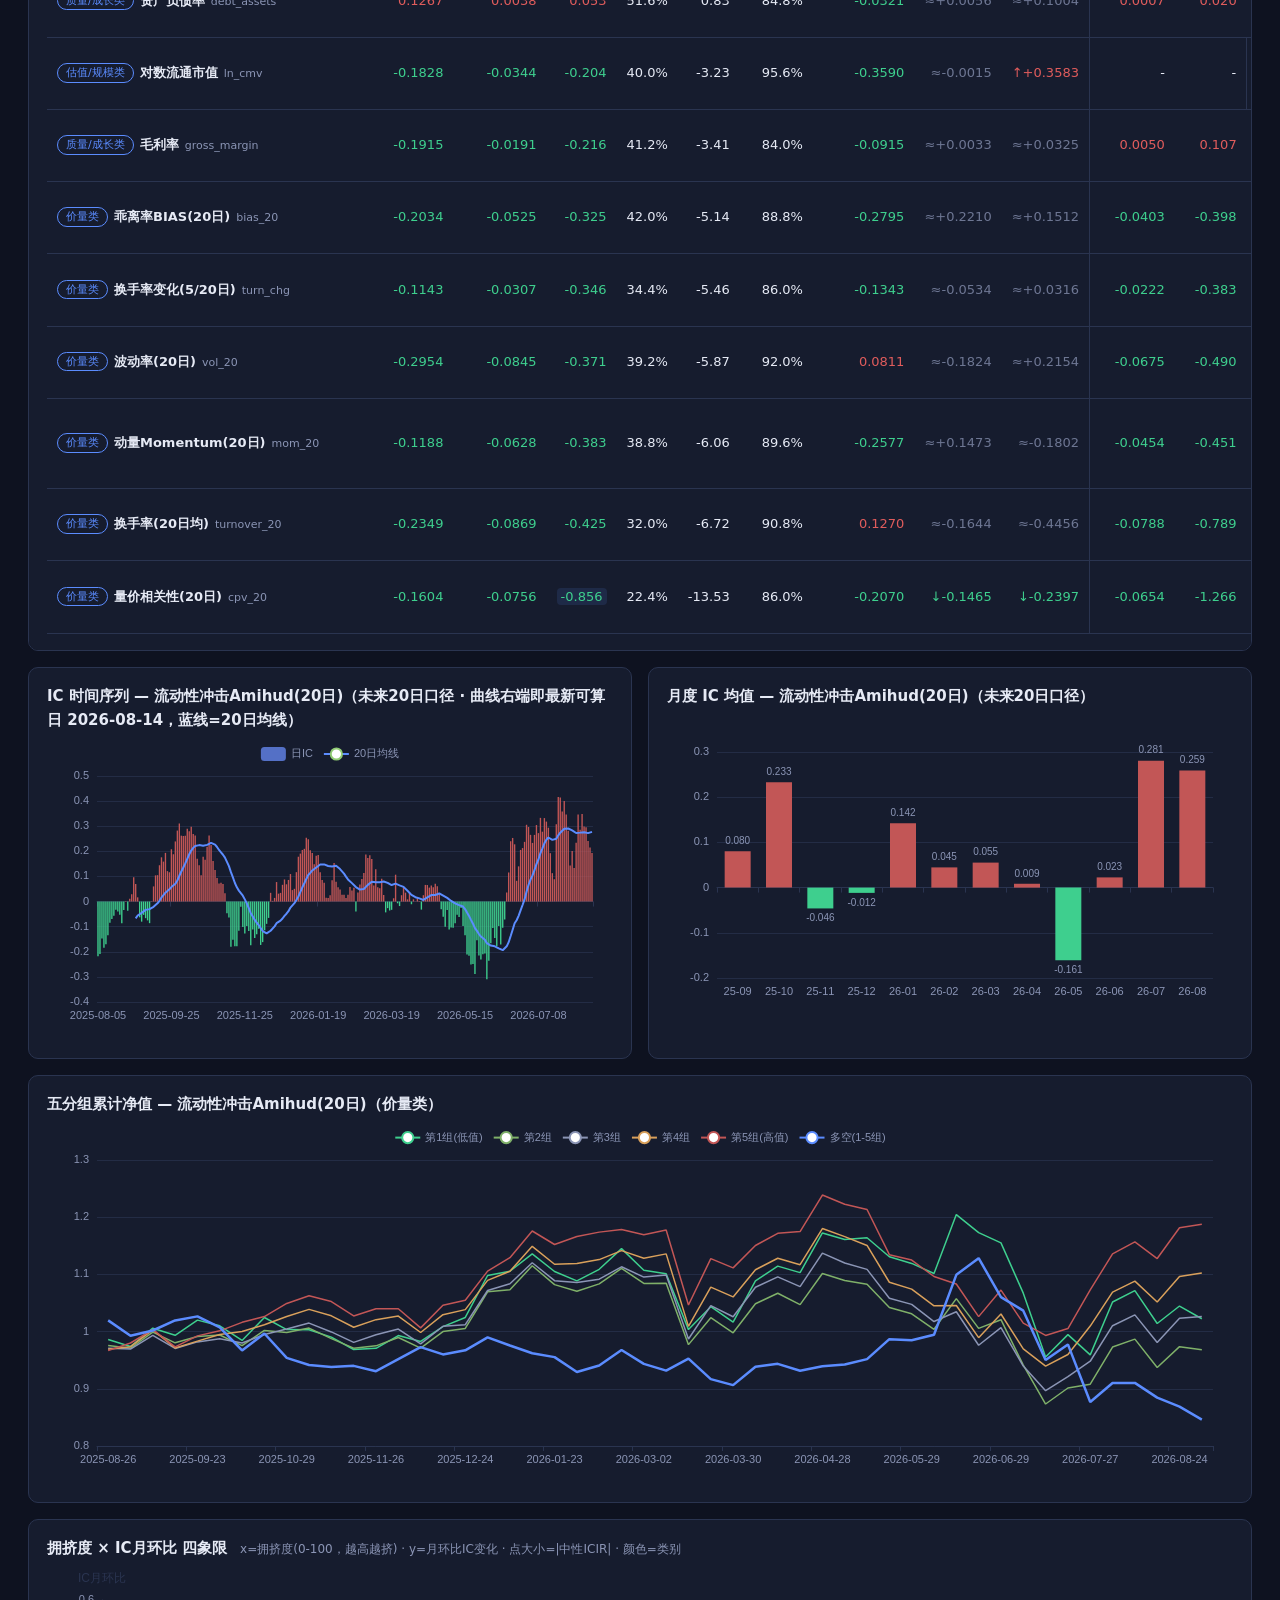
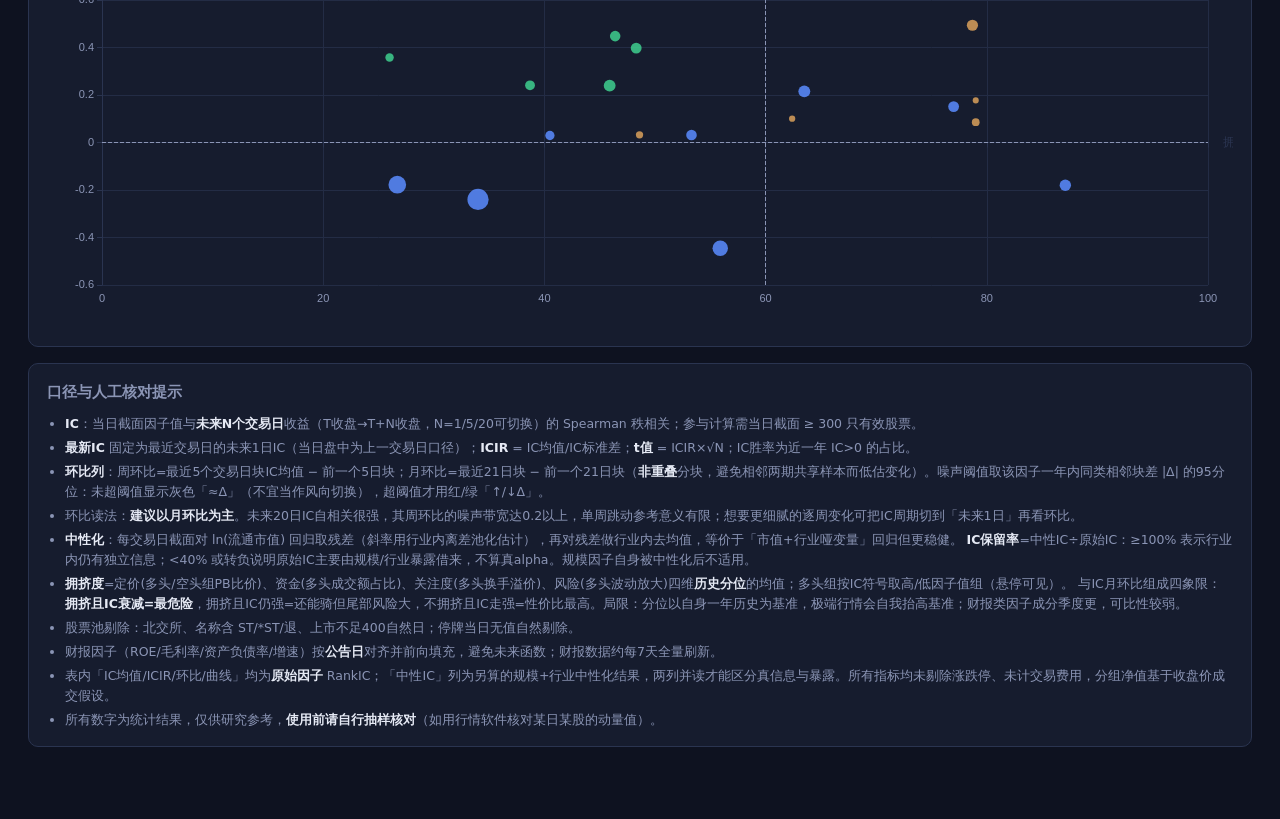
==== commit ed74db9c: "auto: dashboard data update 2026-09-11 22:15" ====
--- a/index.html
+++ b/index.html
@@ -1,115 +1,115 @@
-<!DOCTYPE html>
-<html lang="zh-CN">
-<head>
-<meta charset="UTF-8">
-<meta name="viewport" content="width=device-width, initial-scale=1">
-<title>A股量化因子有效性看板</title>
-<link rel="stylesheet" href="styles.css?v=9">
-<script src="echarts.min.js"></script>
-</head>
-<body>
-<header>
-  <div class="brand">
-    <h1>A股量化因子有效性看板</h1>
-    <div class="sub">全市场（剔除ST/退市/次新/北交所） · 日频 RankIC · 统计窗口近一年（<span id="win"></span>个交易日）</div>
-  </div>
-  <div class="meta">
-    <div>股票池 <b id="uniN">-</b> 只</div>
-    <div>数据区间 <b id="dateRange">-</b></div>
-    <div>最近更新 <b id="updatedAt">-</b></div>
-    <button id="updBtn" onclick="triggerUpdate()">手动更新</button>
-    <span id="updState" class="state"></span>
-  </div>
-</header>
-
-<section class="style" id="styleBanner">
-  <div class="styleTag">市场风格速览</div>
-  <div class="styleBody">
-    <div id="stylePlain" class="plain">加载中…</div>
-    <details class="more"><summary>展开分项细项（各维度IC·中性化·拥挤度·环比）</summary>
-      <div id="stylePlainDetail" class="plain"></div>
-      <div id="styleChips" class="chips"></div>
-    </details>
-    <details class="more"><summary>展开统计口径版（逐维度IC与近一年对照）</summary>
-      <div id="styleText" class="styleText"></div>
-    </details>
-    <div id="styleCaveat" class="caveat"></div>
-  </div>
-</section>
-
-<nav id="catTabs">
-  <button class="tab active" data-cat="all">全部因子</button>
-  <button class="tab" data-cat="price_volume">价量类</button>
-  <button class="tab" data-cat="valuation">估值/规模类</button>
-  <button class="tab" data-cat="quality_growth">质量/成长类</button>
-  <a class="tab verifyLink" href="verify.html">🔍 数据校验</a>
-</nav>
-
-<main>
-  <section class="card wide">
-    <h2>因子有效性排名 <span class="hint">点击行查看 IC 曲线与分组收益 · 点击表头排序 · <span id="hCut"></span></span>
-      <span class="hSel">IC周期
-        <select id="hSel">
-          <option value="1">未来1日</option>
-          <option value="5">未来5日</option>
-          <option value="20" selected>未来20日</option>
-        </select>
-      </span>
-    </h2>
-    <table id="tbl">
-      <thead><tr>
-        <th data-k="name">因子</th>
-        <th data-k="last_ic">最新IC</th>
-        <th data-k="ic_mean">近1年IC均值</th>
-        <th data-k="icir">ICIR</th>
-        <th data-k="win_rate">IC胜率</th>
-        <th data-k="t_stat">t值</th>
-        <th data-k="ic_gt_002">|IC|&gt;2%</th>
-        <th data-k="recent_mean">近20交易日IC</th>
-        <th data-k="wow_delta" title="近5个交易日块IC均值 − 前一个5日块；灰色≈表示在噪声范围内">周环比</th>
-        <th data-k="mom_delta" title="近21个交易日块IC均值 − 前一个21日块；灰色≈表示在噪声范围内">月环比</th>
-        <th data-k="n_ic_mean" class="sep" title="剔除规模与行业暴露后的同口径IC均值">中性IC均值</th>
-        <th data-k="n_icir" title="中性化后ICIR">中性ICIR</th>
-        <th data-k="keep" title="中性IC均值÷原始IC均值：>100% 行业内仍有独立信息；<40% 说明原始IC主要由规模/行业暴露借来">IC保留率</th>
-        <th data-k="crowd" class="sep" title="定价/资金/关注度/风险四维历史分位合成(0-100)；多头组方向按IC符号确定">拥挤度</th>
-        <th>方向解读</th>
-      </tr></thead>
-      <tbody></tbody>
-    </table>
-  </section>
-
-  <section class="grid">
-    <div class="card"><h2 id="icTitle">IC 时间序列</h2><div id="icChart" class="chart"></div></div>
-    <div class="card"><h2 id="moTitle">月度 IC 均值</h2><div id="moChart" class="chart"></div></div>
-  </section>
-  <section class="card wide">
-    <h2 id="qTitle">五分组累计净值（每5个交易日调仓，收盘价成交，未计费用）</h2>
-    <div id="qChart" class="chart tall"></div>
-  </section>
-
-  <section class="card wide">
-    <h2>拥挤度 × IC月环比 四象限 <span class="hint">x=拥挤度(0-100，越高越挤) · y=月环比IC变化 · 点大小=|中性ICIR| · 颜色=类别</span></h2>
-    <div id="quadChart" class="chart tall"></div>
-  </section>
-
-  <section class="card wide note">
-    <h2>口径与人工核对提示</h2>
-    <ul>
-      <li><b>IC</b>：当日截面因子值与<b>未来N个交易日</b>收益（T收盘→T+N收盘，N=1/5/20可切换）的 Spearman 秩相关；参与计算需当日截面 ≥ 300 只有效股票。</li>
-      <li><b>最新IC</b> 固定为最近交易日的未来1日IC（当日盘中为上一交易日口径）；<b>ICIR</b> = IC均值/IC标准差；<b>t值</b> = ICIR×√N；IC胜率为近一年 IC&gt;0 的占比。</li>
-      <li><b>环比列</b>：周环比=最近5个交易日块IC均值 − 前一个5日块；月环比=最近21日块 − 前一个21日块（<b>非重叠</b>分块，避免相邻两期共享样本而低估变化）。噪声阈值取该因子一年内同类相邻块差 |Δ| 的95分位：未超阈值显示灰色「≈Δ」（不宜当作风向切换），超阈值才用红/绿「↑/↓Δ」。</li>
-      <li>环比读法：<b>建议以月环比为主</b>。未来20日IC自相关很强，其周环比的噪声带宽达0.2以上，单周跳动参考意义有限；想要更细腻的逐周变化可把IC周期切到「未来1日」再看环比。</li>
-      <li><b>中性化</b>：每交易日截面对 ln(流通市值) 回归取残差（斜率用行业内离差池化估计），再对残差做行业内去均值，等价于「市值+行业哑变量」回归但更稳健。
-        <b>IC保留率</b>=中性IC÷原始IC：&ge;100% 表示行业内仍有独立信息；&lt;40% 或转负说明原始IC主要由规模/行业暴露借来，不算真alpha。规模因子自身被中性化后不适用。</li>
-      <li><b>拥挤度</b>=定价(多头/空头组PB比价)、资金(多头成交额占比)、关注度(多头换手溢价)、风险(多头波动放大)四维<b>历史分位</b>的均值；多头组按IC符号取高/低因子值组（悬停可见）。
-        与IC月环比组成四象限：<b>拥挤且IC衰减=最危险</b>，拥挤且IC仍强=还能骑但尾部风险大，不拥挤且IC走强=性价比最高。局限：分位以自身一年历史为基准，极端行情会自我抬高基准；财报类因子成分季度更，可比性较弱。</li>
-      <li>股票池剔除：北交所、名称含 ST/*ST/退、上市不足400自然日；停牌当日无值自然剔除。</li>
-      <li>财报因子（ROE/毛利率/资产负债率/增速）按<b>公告日</b>对齐并前向填充，避免未来函数；财报数据约每7天全量刷新。</li>
-      <li>表内「IC均值/ICIR/环比/曲线」均为<b>原始因子</b> RankIC；「中性IC」列为另算的规模+行业中性化结果，两列并读才能区分真信息与暴露。所有指标均未剔除涨跌停、未计交易费用，分组净值基于收盘价成交假设。</li>
-      <li>所有数字为统计结果，仅供研究参考，<b>使用前请自行抽样核对</b>（如用行情软件核对某日某股的动量值）。</li>
-    </ul>
-  </section>
-</main>
-<script src="app.js?v=12"></script>
-</body>
-</html>
+<!DOCTYPE html>
+<html lang="zh-CN">
+<head>
+<meta charset="UTF-8">
+<meta name="viewport" content="width=device-width, initial-scale=1">
+<title>A股量化因子有效性看板</title>
+<link rel="stylesheet" href="styles.css?v=10">
+<script src="echarts.min.js"></script>
+</head>
+<body>
+<header>
+  <div class="brand">
+    <h1>A股量化因子有效性看板</h1>
+    <div class="sub">全市场（剔除ST/退市/次新/北交所） · 日频 RankIC · 统计窗口近一年（<span id="win"></span>个交易日）</div>
+  </div>
+  <div class="meta">
+    <div>股票池 <b id="uniN">-</b> 只</div>
+    <div>数据区间 <b id="dateRange">-</b></div>
+    <div>最近更新 <b id="updatedAt">-</b></div>
+    <button id="updBtn" onclick="triggerUpdate()">手动更新</button>
+    <span id="updState" class="state"></span>
+  </div>
+</header>
+
+<section class="style" id="styleBanner">
+  <div class="styleTag">市场风格速览</div>
+  <div class="styleBody">
+    <div id="stylePlain" class="plain">加载中…</div>
+    <details class="more"><summary>展开分项细项（各维度IC·中性化·拥挤度·环比）</summary>
+      <div id="stylePlainDetail" class="plain"></div>
+      <div id="styleChips" class="chips"></div>
+    </details>
+    <details class="more"><summary>展开统计口径版（逐维度IC与近一年对照）</summary>
+      <div id="styleText" class="styleText"></div>
+    </details>
+    <div id="styleCaveat" class="caveat"></div>
+  </div>
+</section>
+
+<nav id="catTabs">
+  <button class="tab active" data-cat="all">全部因子</button>
+  <button class="tab" data-cat="price_volume">价量类</button>
+  <button class="tab" data-cat="valuation">估值/规模类</button>
+  <button class="tab" data-cat="quality_growth">质量/成长类</button>
+  <a class="tab verifyLink" href="verify.html">🔍 数据校验</a>
+</nav>
+
+<main>
+  <section class="card wide">
+    <h2>因子有效性排名 <span class="hint">点击行查看 IC 曲线与分组收益 · 点击表头排序 · <span id="hCut"></span></span>
+      <span class="hSel">IC周期
+        <select id="hSel">
+          <option value="1">未来1日</option>
+          <option value="5">未来5日</option>
+          <option value="20" selected>未来20日</option>
+        </select>
+      </span>
+    </h2>
+    <table id="tbl">
+      <thead><tr>
+        <th data-k="name">因子</th>
+        <th data-k="last_ic">最新IC</th>
+        <th data-k="ic_mean">近1年IC均值</th>
+        <th data-k="icir">ICIR</th>
+        <th data-k="win_rate">IC胜率</th>
+        <th data-k="t_stat">t值</th>
+        <th data-k="ic_gt_002">|IC|&gt;2%</th>
+        <th data-k="recent_mean">近20交易日IC</th>
+        <th data-k="wow_delta" title="近5个交易日块IC均值 − 前一个5日块；灰色≈表示在噪声范围内">周环比</th>
+        <th data-k="mom_delta" title="近21个交易日块IC均值 − 前一个21日块；灰色≈表示在噪声范围内">月环比</th>
+        <th data-k="n_ic_mean" class="sep" title="剔除规模与行业暴露后的同口径IC均值">中性IC均值</th>
+        <th data-k="n_icir" title="中性化后ICIR">中性ICIR</th>
+        <th data-k="keep" title="中性IC均值÷原始IC均值：>100% 行业内仍有独立信息；<40% 说明原始IC主要由规模/行业暴露借来">IC保留率</th>
+        <th data-k="crowd" class="sep" title="定价/资金/关注度/风险四维历史分位合成(0-100)；多头组方向按IC符号确定">拥挤度</th>
+        <th>方向解读</th>
+      </tr></thead>
+      <tbody></tbody>
+    </table>
+  </section>
+
+  <section class="grid">
+    <div class="card"><h2 id="icTitle">IC 时间序列</h2><div id="icChart" class="chart"></div></div>
+    <div class="card"><h2 id="moTitle">月度 IC 均值</h2><div id="moChart" class="chart"></div></div>
+  </section>
+  <section class="card wide">
+    <h2 id="qTitle">五分组累计净值（每5个交易日调仓，收盘价成交，未计费用）</h2>
+    <div id="qChart" class="chart tall"></div>
+  </section>
+
+  <section class="card wide">
+    <h2>拥挤度 × IC月环比 四象限 <span class="hint">x=拥挤度(0-100，越高越挤) · y=月环比IC变化 · 点大小=|中性ICIR| · 颜色=类别</span></h2>
+    <div id="quadChart" class="chart tall"></div>
+  </section>
+
+  <section class="card wide note">
+    <h2>口径与人工核对提示</h2>
+    <ul>
+      <li><b>IC</b>：当日截面因子值与<b>未来N个交易日</b>收益（T收盘→T+N收盘，N=1/5/20可切换）的 Spearman 秩相关；参与计算需当日截面 ≥ 300 只有效股票。</li>
+      <li><b>最新IC</b> 固定为最近交易日的未来1日IC（当日盘中为上一交易日口径）；<b>ICIR</b> = IC均值/IC标准差；<b>t值</b> = ICIR×√N；IC胜率为近一年 IC&gt;0 的占比。</li>
+      <li><b>环比列</b>：周环比=最近5个交易日块IC均值 − 前一个5日块；月环比=最近21日块 − 前一个21日块（<b>非重叠</b>分块，避免相邻两期共享样本而低估变化）。噪声阈值取该因子一年内同类相邻块差 |Δ| 的95分位：未超阈值显示灰色「≈Δ」（不宜当作风向切换），超阈值才用红/绿「↑/↓Δ」。</li>
+      <li>环比读法：<b>建议以月环比为主</b>。未来20日IC自相关很强，其周环比的噪声带宽达0.2以上，单周跳动参考意义有限；想要更细腻的逐周变化可把IC周期切到「未来1日」再看环比。</li>
+      <li><b>中性化</b>：每交易日截面对 ln(流通市值) 回归取残差（斜率用行业内离差池化估计），再对残差做行业内去均值，等价于「市值+行业哑变量」回归但更稳健。
+        <b>IC保留率</b>=中性IC÷原始IC：&ge;100% 表示行业内仍有独立信息；&lt;40% 或转负说明原始IC主要由规模/行业暴露借来，不算真alpha。规模因子自身被中性化后不适用。</li>
+      <li><b>拥挤度</b>=定价(多头/空头组PB比价)、资金(多头成交额占比)、关注度(多头换手溢价)、风险(多头波动放大)四维<b>历史分位</b>的均值；多头组按IC符号取高/低因子值组（悬停可见）。
+        与IC月环比组成四象限：<b>拥挤且IC衰减=最危险</b>，拥挤且IC仍强=还能骑但尾部风险大，不拥挤且IC走强=性价比最高。局限：分位以自身一年历史为基准，极端行情会自我抬高基准；财报类因子成分季度更，可比性较弱。</li>
+      <li>股票池剔除：北交所、名称含 ST/*ST/退、上市不足400自然日；停牌当日无值自然剔除。</li>
+      <li>财报因子（ROE/毛利率/资产负债率/增速）按<b>公告日</b>对齐并前向填充，避免未来函数；财报数据约每7天全量刷新。</li>
+      <li>表内「IC均值/ICIR/环比/曲线」均为<b>原始因子</b> RankIC；「中性IC」列为另算的规模+行业中性化结果，两列并读才能区分真信息与暴露。所有指标均未剔除涨跌停、未计交易费用，分组净值基于收盘价成交假设。</li>
+      <li>所有数字为统计结果，仅供研究参考，<b>使用前请自行抽样核对</b>（如用行情软件核对某日某股的动量值）。</li>
+    </ul>
+  </section>
+</main>
+<script src="app.js?v=13"></script>
+</body>
+</html>
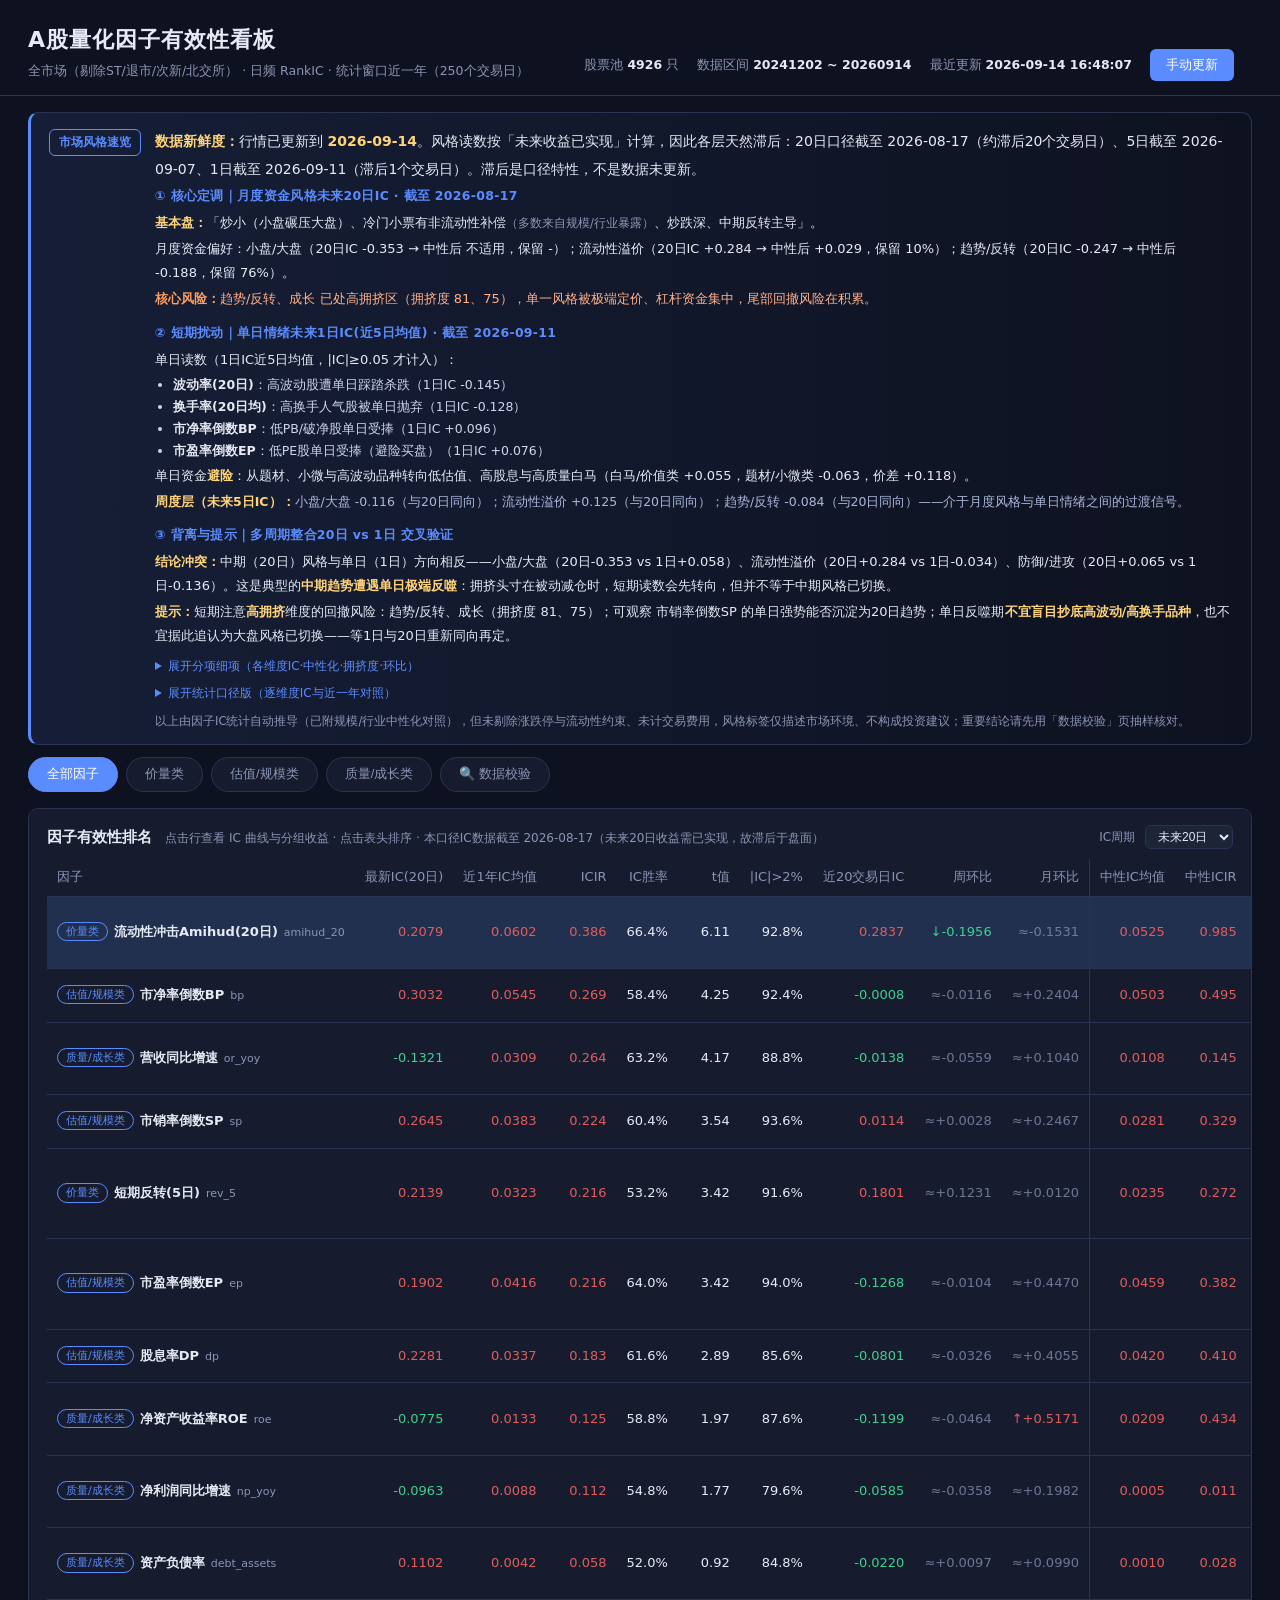
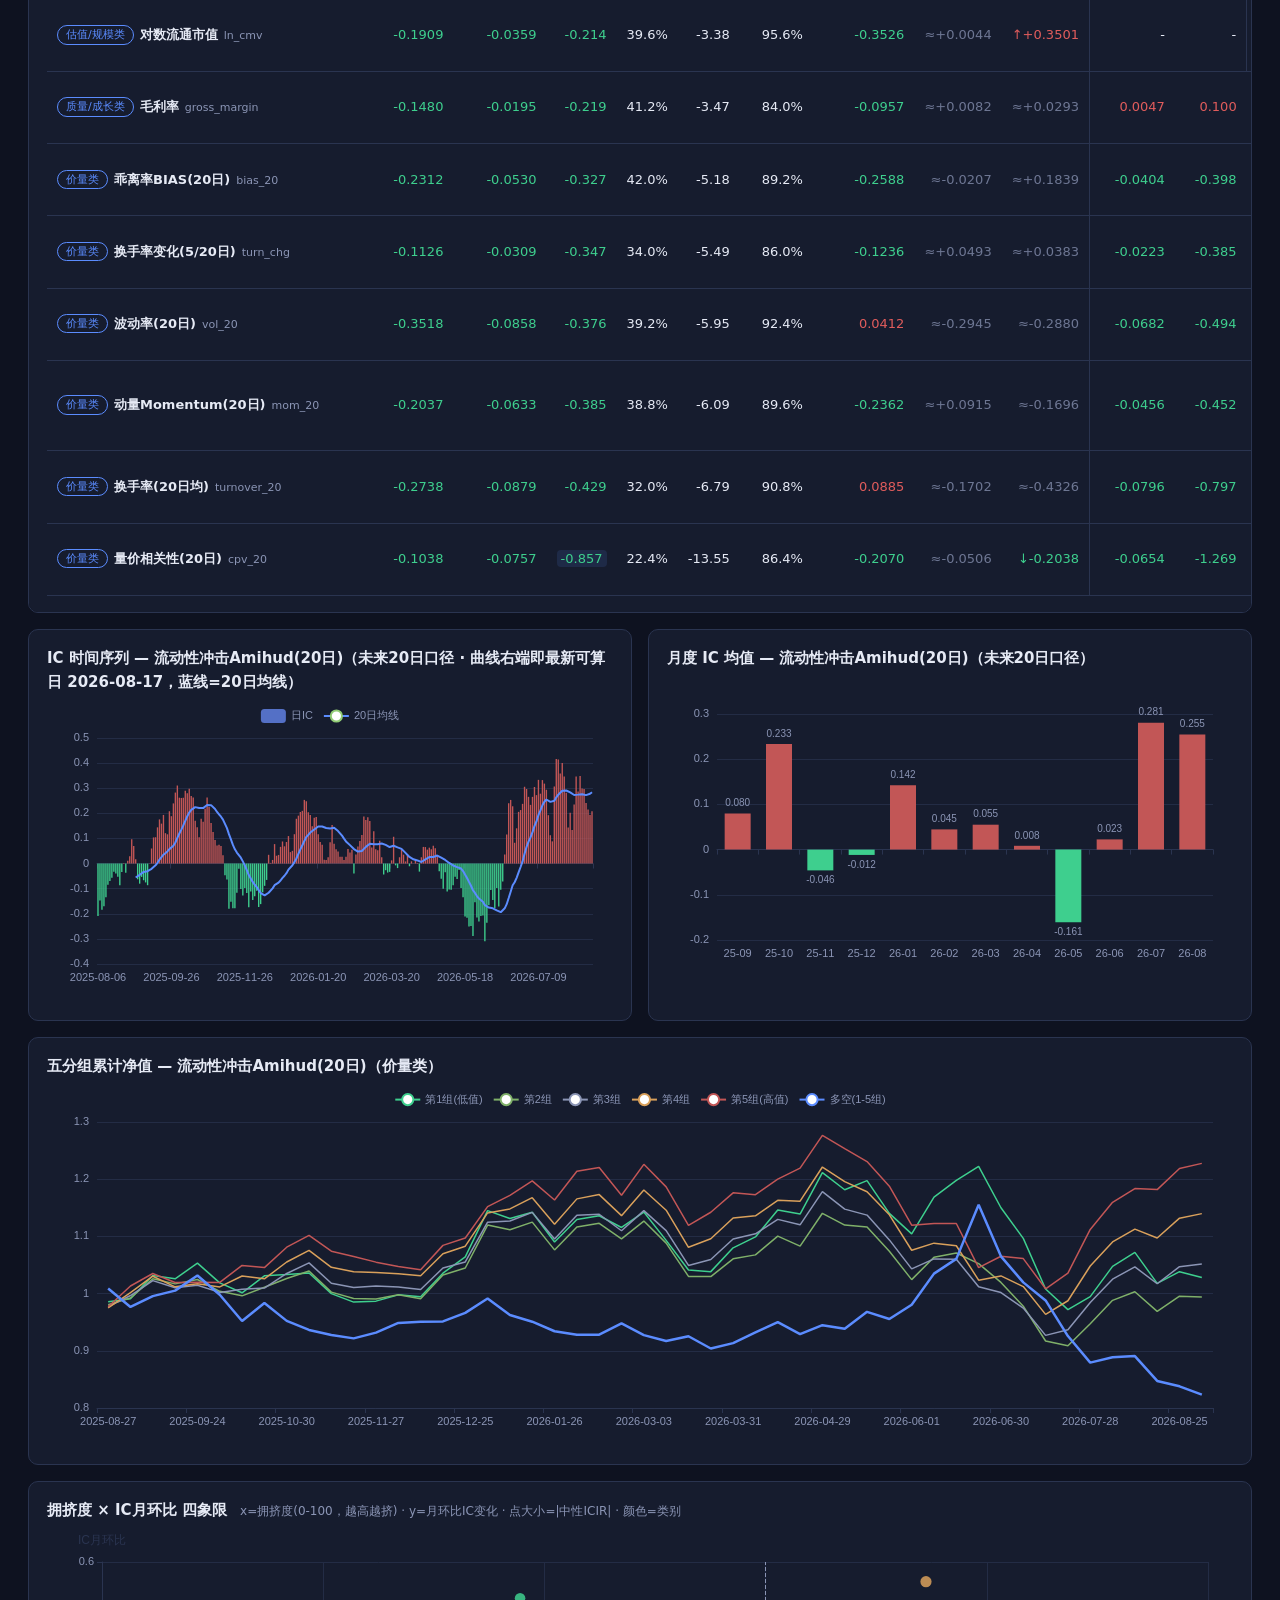
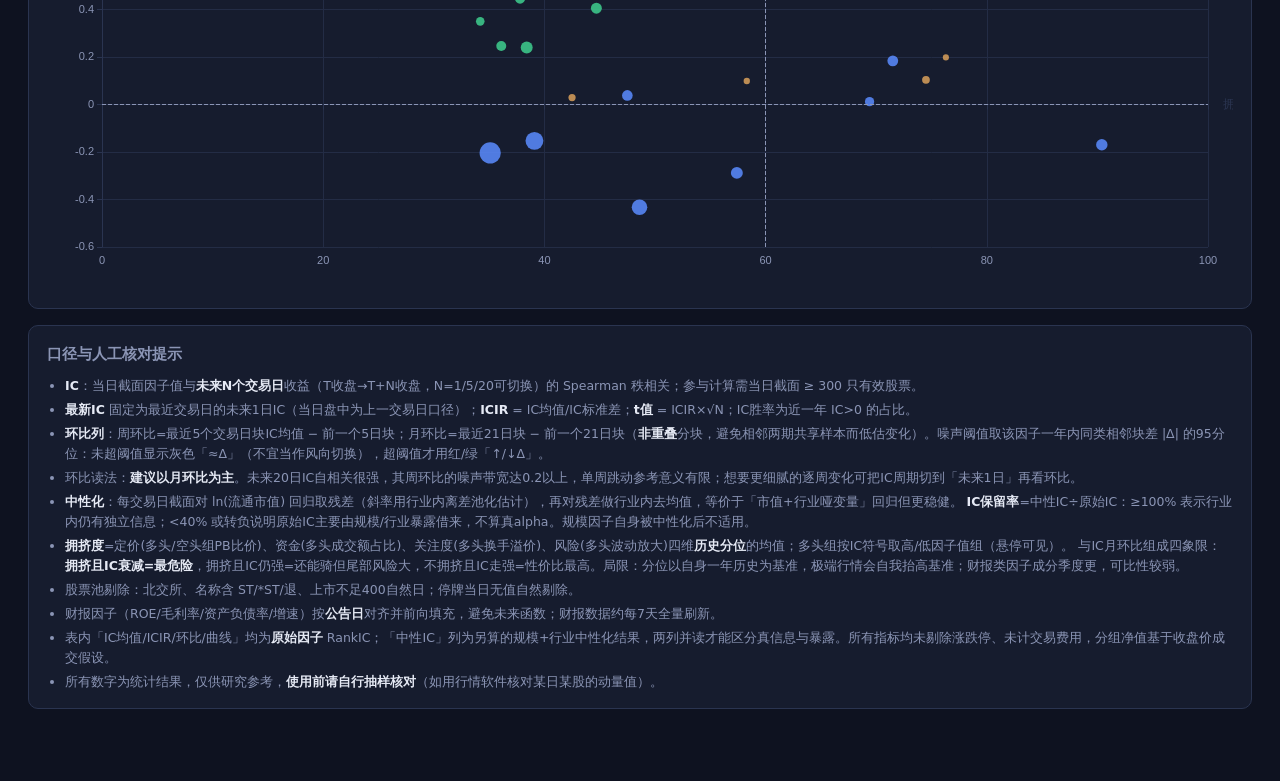
==== commit 3dcb8b2d: "auto: dashboard data update 2026-09-14 23:37" ====
--- a/index.html
+++ b/index.html
@@ -4,7 +4,7 @@
 <meta charset="UTF-8">
 <meta name="viewport" content="width=device-width, initial-scale=1">
 <title>A股量化因子有效性看板</title>
-<link rel="stylesheet" href="styles.css?v=10">
+<link rel="stylesheet" href="styles.css?v=11">
 <script src="echarts.min.js"></script>
 </head>
 <body>
@@ -110,6 +110,6 @@
     </ul>
   </section>
 </main>
-<script src="app.js?v=13"></script>
+<script src="app.js?v=14"></script>
 </body>
 </html>
--- a/styles.css
+++ b/styles.css
@@ -106,3 +106,18 @@
 .pwhy{display:block;font-size:12.5px;color:#b9c4e2;margin-top:1px}
 .vgline{font-size:12.5px;color:var(--dim);margin-top:4px}
 .ptail{font-size:11px;color:var(--dim);opacity:.8;margin-top:6px;line-height:1.6}
+
+/* 多周期分层风格总结 */
+.layer{margin-bottom:9px}
+.ltitle{font-size:12.5px;color:var(--acc);font-weight:600;margin-bottom:3px;letter-spacing:.3px}
+.lsub{font-size:13px;line-height:1.85;margin:2px 0}
+.lsub b{color:#ffd479}
+.lul{margin:2px 0 2px 18px;padding:0}
+.lul li{font-size:12.5px;line-height:1.75;color:#cdd6ef;list-style:disc}
+.lul li b{color:var(--tx)}
+.lrisk{color:#ffb08a}
+.lrisk b{color:#ff9d5c}
+.fake{color:var(--dim);font-size:11.5px}
+.lwk{color:#a9b6d9;font-size:12.5px}
+.ldate{color:var(--dim);font-size:11.5px}
+.lsub .fake{color:var(--dim)}
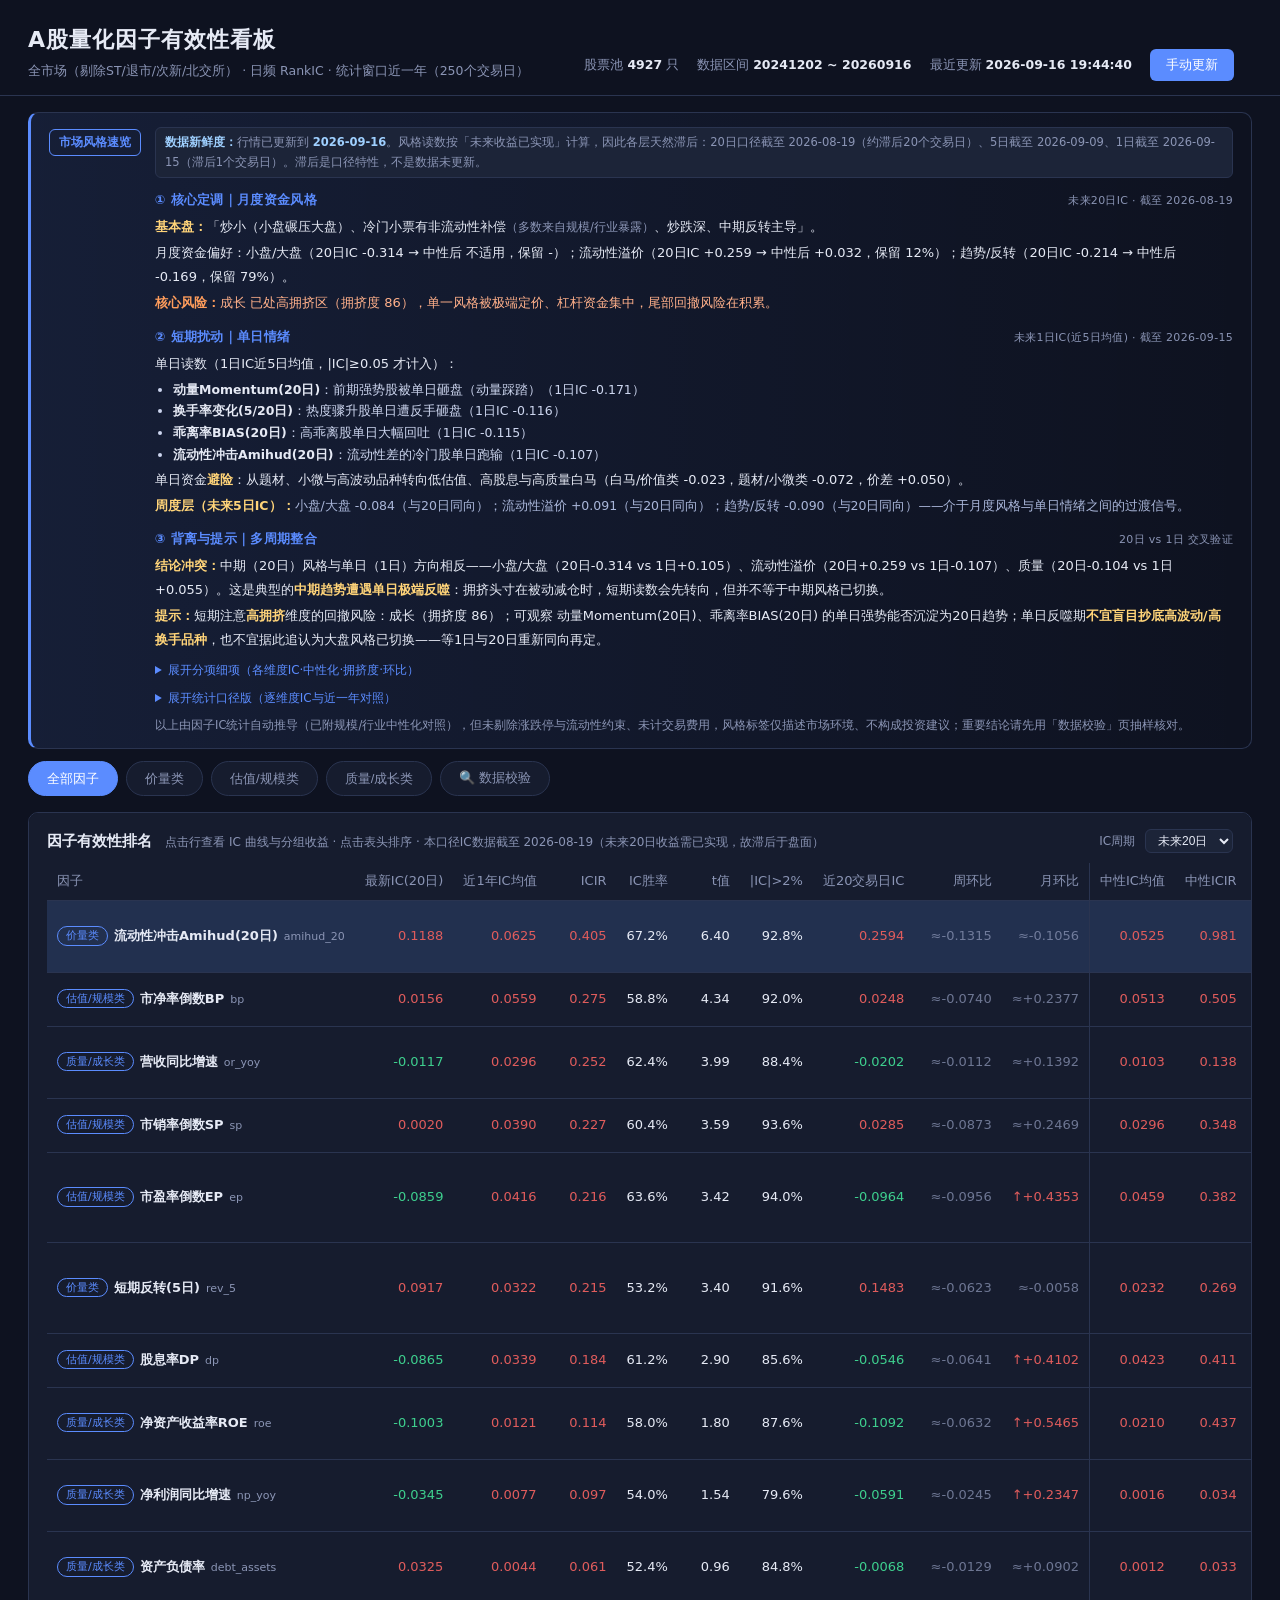
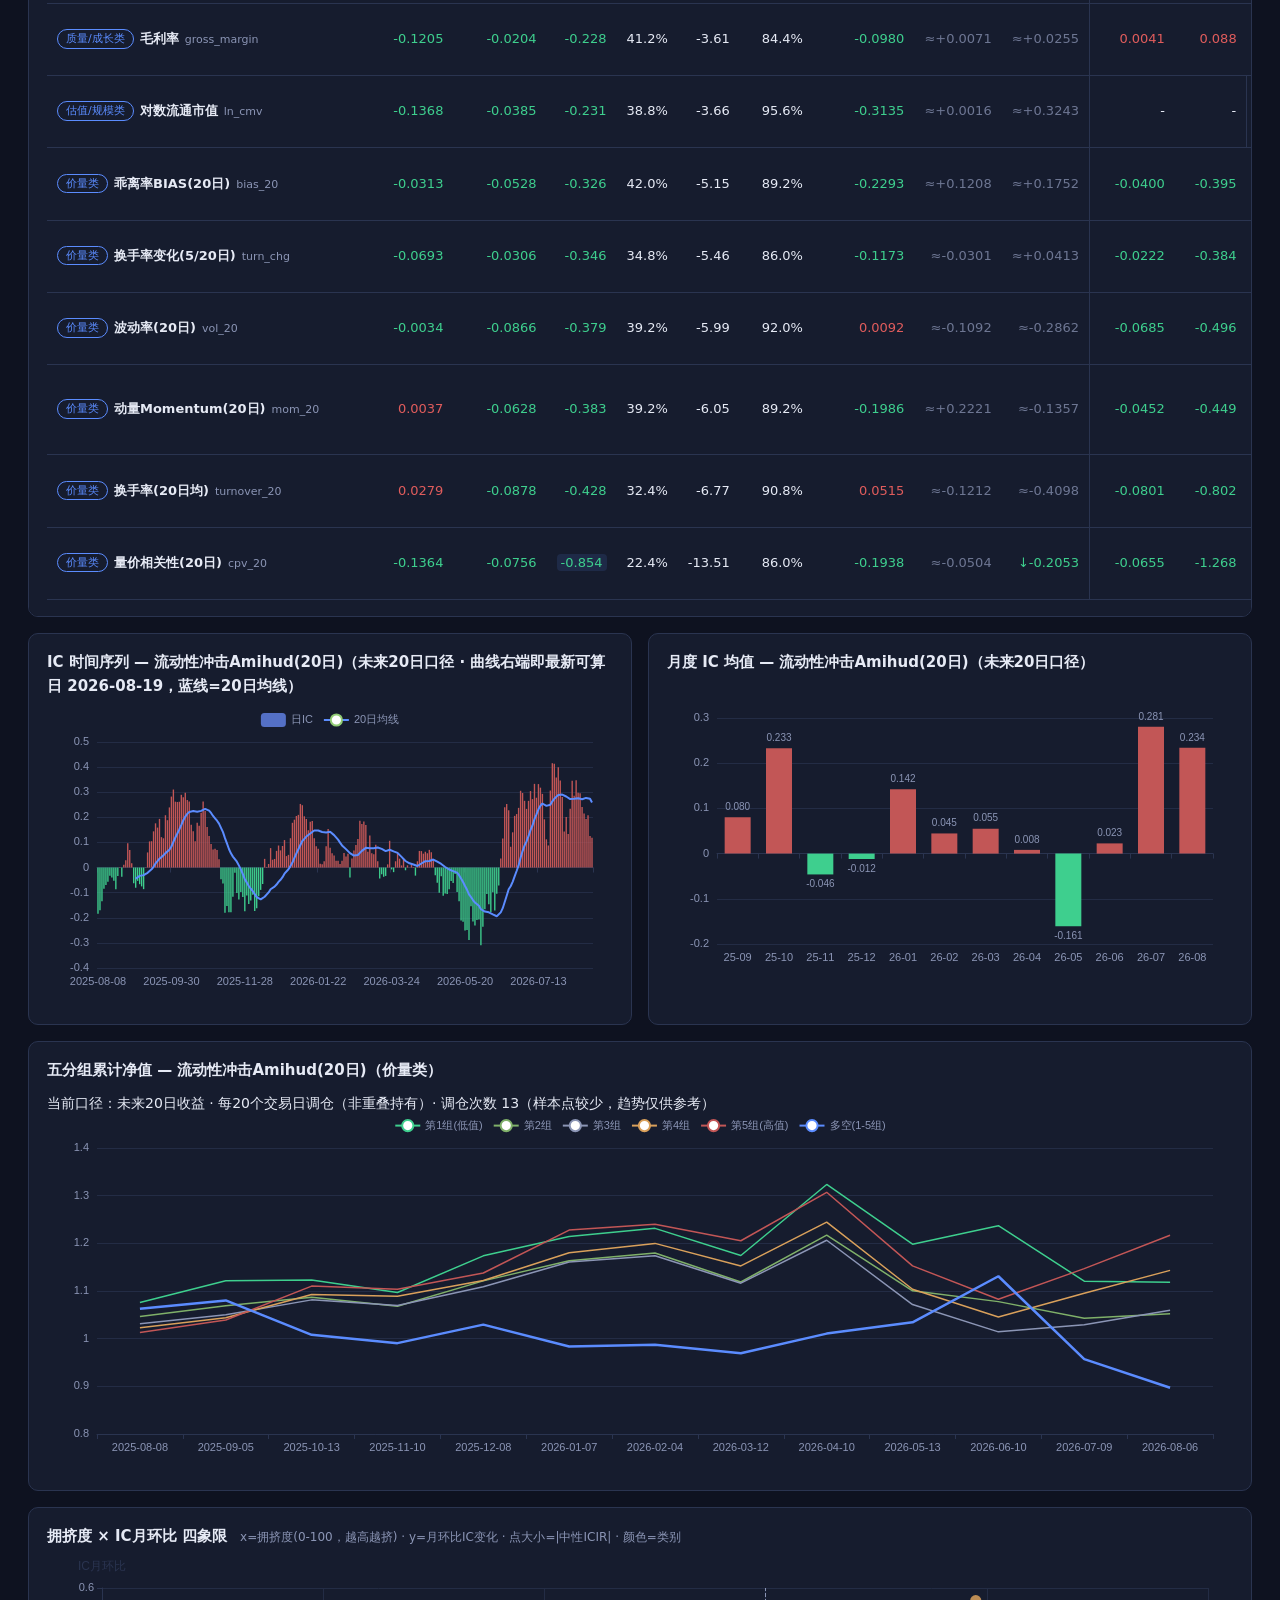
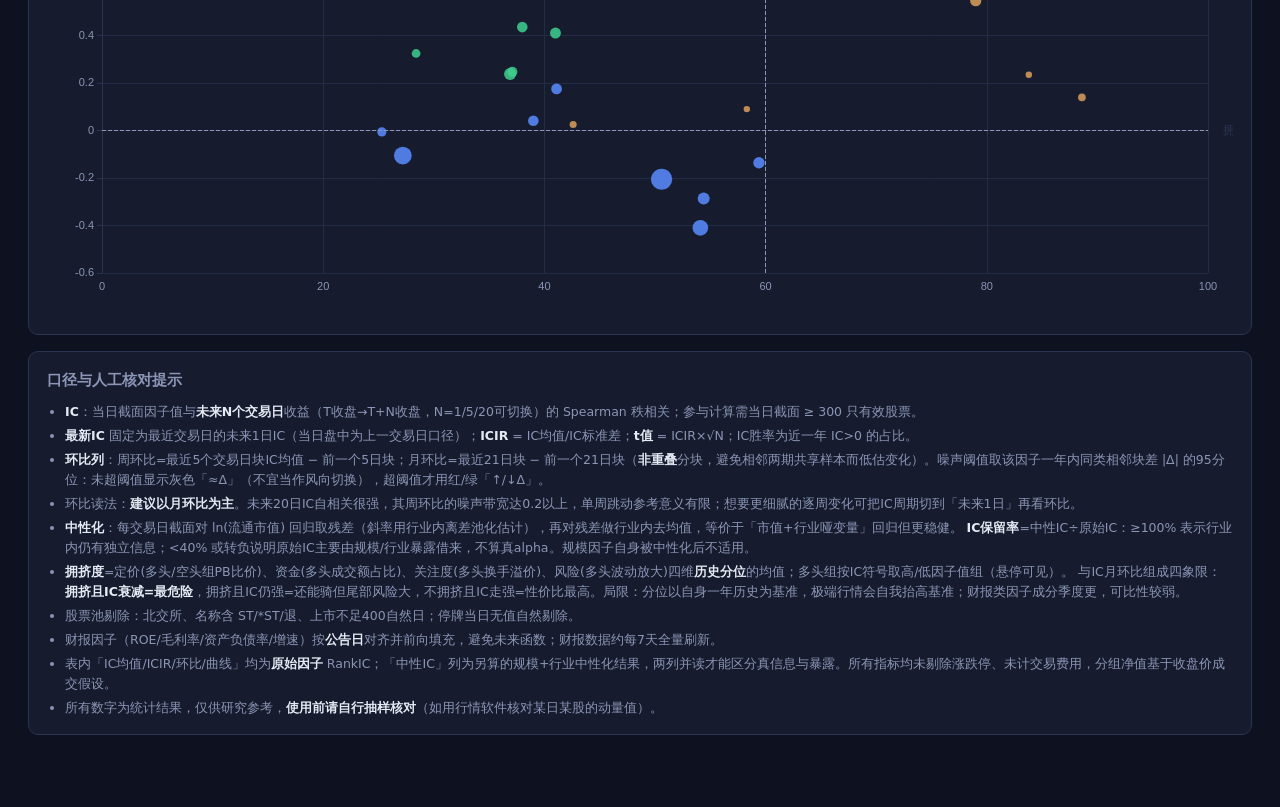
==== commit 08ccfdc1: "auto: dashboard data update 2026-09-17 00:01" ====
--- a/index.html
+++ b/index.html
@@ -1,115 +1,115 @@
-<!DOCTYPE html>
-<html lang="zh-CN">
-<head>
-<meta charset="UTF-8">
-<meta name="viewport" content="width=device-width, initial-scale=1">
-<title>A股量化因子有效性看板</title>
-<link rel="stylesheet" href="styles.css?v=11">
-<script src="echarts.min.js"></script>
-</head>
-<body>
-<header>
-  <div class="brand">
-    <h1>A股量化因子有效性看板</h1>
-    <div class="sub">全市场（剔除ST/退市/次新/北交所） · 日频 RankIC · 统计窗口近一年（<span id="win"></span>个交易日）</div>
-  </div>
-  <div class="meta">
-    <div>股票池 <b id="uniN">-</b> 只</div>
-    <div>数据区间 <b id="dateRange">-</b></div>
-    <div>最近更新 <b id="updatedAt">-</b></div>
-    <button id="updBtn" onclick="triggerUpdate()">手动更新</button>
-    <span id="updState" class="state"></span>
-  </div>
-</header>
-
-<section class="style" id="styleBanner">
-  <div class="styleTag">市场风格速览</div>
-  <div class="styleBody">
-    <div id="stylePlain" class="plain">加载中…</div>
-    <details class="more"><summary>展开分项细项（各维度IC·中性化·拥挤度·环比）</summary>
-      <div id="stylePlainDetail" class="plain"></div>
-      <div id="styleChips" class="chips"></div>
-    </details>
-    <details class="more"><summary>展开统计口径版（逐维度IC与近一年对照）</summary>
-      <div id="styleText" class="styleText"></div>
-    </details>
-    <div id="styleCaveat" class="caveat"></div>
-  </div>
-</section>
-
-<nav id="catTabs">
-  <button class="tab active" data-cat="all">全部因子</button>
-  <button class="tab" data-cat="price_volume">价量类</button>
-  <button class="tab" data-cat="valuation">估值/规模类</button>
-  <button class="tab" data-cat="quality_growth">质量/成长类</button>
-  <a class="tab verifyLink" href="verify.html">🔍 数据校验</a>
-</nav>
-
-<main>
-  <section class="card wide">
-    <h2>因子有效性排名 <span class="hint">点击行查看 IC 曲线与分组收益 · 点击表头排序 · <span id="hCut"></span></span>
-      <span class="hSel">IC周期
-        <select id="hSel">
-          <option value="1">未来1日</option>
-          <option value="5">未来5日</option>
-          <option value="20" selected>未来20日</option>
-        </select>
-      </span>
-    </h2>
-    <table id="tbl">
-      <thead><tr>
-        <th data-k="name">因子</th>
-        <th data-k="last_ic">最新IC</th>
-        <th data-k="ic_mean">近1年IC均值</th>
-        <th data-k="icir">ICIR</th>
-        <th data-k="win_rate">IC胜率</th>
-        <th data-k="t_stat">t值</th>
-        <th data-k="ic_gt_002">|IC|&gt;2%</th>
-        <th data-k="recent_mean">近20交易日IC</th>
-        <th data-k="wow_delta" title="近5个交易日块IC均值 − 前一个5日块；灰色≈表示在噪声范围内">周环比</th>
-        <th data-k="mom_delta" title="近21个交易日块IC均值 − 前一个21日块；灰色≈表示在噪声范围内">月环比</th>
-        <th data-k="n_ic_mean" class="sep" title="剔除规模与行业暴露后的同口径IC均值">中性IC均值</th>
-        <th data-k="n_icir" title="中性化后ICIR">中性ICIR</th>
-        <th data-k="keep" title="中性IC均值÷原始IC均值：>100% 行业内仍有独立信息；<40% 说明原始IC主要由规模/行业暴露借来">IC保留率</th>
-        <th data-k="crowd" class="sep" title="定价/资金/关注度/风险四维历史分位合成(0-100)；多头组方向按IC符号确定">拥挤度</th>
-        <th>方向解读</th>
-      </tr></thead>
-      <tbody></tbody>
-    </table>
-  </section>
-
-  <section class="grid">
-    <div class="card"><h2 id="icTitle">IC 时间序列</h2><div id="icChart" class="chart"></div></div>
-    <div class="card"><h2 id="moTitle">月度 IC 均值</h2><div id="moChart" class="chart"></div></div>
-  </section>
-  <section class="card wide">
-    <h2 id="qTitle">五分组累计净值（每5个交易日调仓，收盘价成交，未计费用）</h2>
-    <div id="qChart" class="chart tall"></div>
-  </section>
-
-  <section class="card wide">
-    <h2>拥挤度 × IC月环比 四象限 <span class="hint">x=拥挤度(0-100，越高越挤) · y=月环比IC变化 · 点大小=|中性ICIR| · 颜色=类别</span></h2>
-    <div id="quadChart" class="chart tall"></div>
-  </section>
-
-  <section class="card wide note">
-    <h2>口径与人工核对提示</h2>
-    <ul>
-      <li><b>IC</b>：当日截面因子值与<b>未来N个交易日</b>收益（T收盘→T+N收盘，N=1/5/20可切换）的 Spearman 秩相关；参与计算需当日截面 ≥ 300 只有效股票。</li>
-      <li><b>最新IC</b> 固定为最近交易日的未来1日IC（当日盘中为上一交易日口径）；<b>ICIR</b> = IC均值/IC标准差；<b>t值</b> = ICIR×√N；IC胜率为近一年 IC&gt;0 的占比。</li>
-      <li><b>环比列</b>：周环比=最近5个交易日块IC均值 − 前一个5日块；月环比=最近21日块 − 前一个21日块（<b>非重叠</b>分块，避免相邻两期共享样本而低估变化）。噪声阈值取该因子一年内同类相邻块差 |Δ| 的95分位：未超阈值显示灰色「≈Δ」（不宜当作风向切换），超阈值才用红/绿「↑/↓Δ」。</li>
-      <li>环比读法：<b>建议以月环比为主</b>。未来20日IC自相关很强，其周环比的噪声带宽达0.2以上，单周跳动参考意义有限；想要更细腻的逐周变化可把IC周期切到「未来1日」再看环比。</li>
-      <li><b>中性化</b>：每交易日截面对 ln(流通市值) 回归取残差（斜率用行业内离差池化估计），再对残差做行业内去均值，等价于「市值+行业哑变量」回归但更稳健。
-        <b>IC保留率</b>=中性IC÷原始IC：&ge;100% 表示行业内仍有独立信息；&lt;40% 或转负说明原始IC主要由规模/行业暴露借来，不算真alpha。规模因子自身被中性化后不适用。</li>
-      <li><b>拥挤度</b>=定价(多头/空头组PB比价)、资金(多头成交额占比)、关注度(多头换手溢价)、风险(多头波动放大)四维<b>历史分位</b>的均值；多头组按IC符号取高/低因子值组（悬停可见）。
-        与IC月环比组成四象限：<b>拥挤且IC衰减=最危险</b>，拥挤且IC仍强=还能骑但尾部风险大，不拥挤且IC走强=性价比最高。局限：分位以自身一年历史为基准，极端行情会自我抬高基准；财报类因子成分季度更，可比性较弱。</li>
-      <li>股票池剔除：北交所、名称含 ST/*ST/退、上市不足400自然日；停牌当日无值自然剔除。</li>
-      <li>财报因子（ROE/毛利率/资产负债率/增速）按<b>公告日</b>对齐并前向填充，避免未来函数；财报数据约每7天全量刷新。</li>
-      <li>表内「IC均值/ICIR/环比/曲线」均为<b>原始因子</b> RankIC；「中性IC」列为另算的规模+行业中性化结果，两列并读才能区分真信息与暴露。所有指标均未剔除涨跌停、未计交易费用，分组净值基于收盘价成交假设。</li>
-      <li>所有数字为统计结果，仅供研究参考，<b>使用前请自行抽样核对</b>（如用行情软件核对某日某股的动量值）。</li>
-    </ul>
-  </section>
-</main>
-<script src="app.js?v=14"></script>
-</body>
-</html>
+<!DOCTYPE html>
+<html lang="zh-CN">
+<head>
+<meta charset="UTF-8">
+<meta name="viewport" content="width=device-width, initial-scale=1">
+<title>A股量化因子有效性看板</title>
+<link rel="stylesheet" href="styles.css?v=12">
+<script src="echarts.min.js"></script>
+</head>
+<body>
+<header>
+  <div class="brand">
+    <h1>A股量化因子有效性看板</h1>
+    <div class="sub">全市场（剔除ST/退市/次新/北交所） · 日频 RankIC · 统计窗口近一年（<span id="win"></span>个交易日）</div>
+  </div>
+  <div class="meta">
+    <div>股票池 <b id="uniN">-</b> 只</div>
+    <div>数据区间 <b id="dateRange">-</b></div>
+    <div>最近更新 <b id="updatedAt">-</b></div>
+    <button id="updBtn" onclick="triggerUpdate()">手动更新</button>
+    <span id="updState" class="state"></span>
+  </div>
+</header>
+
+<section class="style" id="styleBanner">
+  <div class="styleTag">市场风格速览</div>
+  <div class="styleBody">
+    <div id="stylePlain" class="plain">加载中…</div>
+    <details class="more"><summary>展开分项细项（各维度IC·中性化·拥挤度·环比）</summary>
+      <div id="stylePlainDetail" class="plain"></div>
+      <div id="styleChips" class="chips"></div>
+    </details>
+    <details class="more"><summary>展开统计口径版（逐维度IC与近一年对照）</summary>
+      <div id="styleText" class="styleText"></div>
+    </details>
+    <div id="styleCaveat" class="caveat"></div>
+  </div>
+</section>
+
+<nav id="catTabs">
+  <button class="tab active" data-cat="all">全部因子</button>
+  <button class="tab" data-cat="price_volume">价量类</button>
+  <button class="tab" data-cat="valuation">估值/规模类</button>
+  <button class="tab" data-cat="quality_growth">质量/成长类</button>
+  <a class="tab verifyLink" href="verify.html">🔍 数据校验</a>
+</nav>
+
+<main>
+  <section class="card wide">
+    <h2>因子有效性排名 <span class="hint">点击行查看 IC 曲线与分组收益 · 点击表头排序 · <span id="hCut"></span></span>
+      <span class="hSel">IC周期
+        <select id="hSel">
+          <option value="1">未来1日</option>
+          <option value="5">未来5日</option>
+          <option value="20" selected>未来20日</option>
+        </select>
+      </span>
+    </h2>
+    <table id="tbl">
+      <thead><tr>
+        <th data-k="name">因子</th>
+        <th data-k="last_ic">最新IC</th>
+        <th data-k="ic_mean">近1年IC均值</th>
+        <th data-k="icir">ICIR</th>
+        <th data-k="win_rate">IC胜率</th>
+        <th data-k="t_stat">t值</th>
+        <th data-k="ic_gt_002">|IC|&gt;2%</th>
+        <th data-k="recent_mean">近20交易日IC</th>
+        <th data-k="wow_delta" title="近5个交易日块IC均值 − 前一个5日块；灰色≈表示在噪声范围内">周环比</th>
+        <th data-k="mom_delta" title="近21个交易日块IC均值 − 前一个21日块；灰色≈表示在噪声范围内">月环比</th>
+        <th data-k="n_ic_mean" class="sep" title="剔除规模与行业暴露后的同口径IC均值">中性IC均值</th>
+        <th data-k="n_icir" title="中性化后ICIR">中性ICIR</th>
+        <th data-k="keep" title="中性IC均值÷原始IC均值：>100% 行业内仍有独立信息；<40% 说明原始IC主要由规模/行业暴露借来">IC保留率</th>
+        <th data-k="crowd" class="sep" title="定价/资金/关注度/风险四维历史分位合成(0-100)；多头组方向按IC符号确定">拥挤度</th>
+        <th>方向解读</th>
+      </tr></thead>
+      <tbody></tbody>
+    </table>
+  </section>
+
+  <section class="grid">
+    <div class="card"><h2 id="icTitle">IC 时间序列</h2><div id="icChart" class="chart"></div></div>
+    <div class="card"><h2 id="moTitle">月度 IC 均值</h2><div id="moChart" class="chart"></div></div>
+  </section>
+  <section class="card wide">
+    <h2 id="qTitle">五分组累计净值</h2><div class="qsub" id="qSub"></div>
+    <div id="qChart" class="chart tall"></div>
+  </section>
+
+  <section class="card wide">
+    <h2>拥挤度 × IC月环比 四象限 <span class="hint">x=拥挤度(0-100，越高越挤) · y=月环比IC变化 · 点大小=|中性ICIR| · 颜色=类别</span></h2>
+    <div id="quadChart" class="chart tall"></div>
+  </section>
+
+  <section class="card wide note">
+    <h2>口径与人工核对提示</h2>
+    <ul>
+      <li><b>IC</b>：当日截面因子值与<b>未来N个交易日</b>收益（T收盘→T+N收盘，N=1/5/20可切换）的 Spearman 秩相关；参与计算需当日截面 ≥ 300 只有效股票。</li>
+      <li><b>最新IC</b> 固定为最近交易日的未来1日IC（当日盘中为上一交易日口径）；<b>ICIR</b> = IC均值/IC标准差；<b>t值</b> = ICIR×√N；IC胜率为近一年 IC&gt;0 的占比。</li>
+      <li><b>环比列</b>：周环比=最近5个交易日块IC均值 − 前一个5日块；月环比=最近21日块 − 前一个21日块（<b>非重叠</b>分块，避免相邻两期共享样本而低估变化）。噪声阈值取该因子一年内同类相邻块差 |Δ| 的95分位：未超阈值显示灰色「≈Δ」（不宜当作风向切换），超阈值才用红/绿「↑/↓Δ」。</li>
+      <li>环比读法：<b>建议以月环比为主</b>。未来20日IC自相关很强，其周环比的噪声带宽达0.2以上，单周跳动参考意义有限；想要更细腻的逐周变化可把IC周期切到「未来1日」再看环比。</li>
+      <li><b>中性化</b>：每交易日截面对 ln(流通市值) 回归取残差（斜率用行业内离差池化估计），再对残差做行业内去均值，等价于「市值+行业哑变量」回归但更稳健。
+        <b>IC保留率</b>=中性IC÷原始IC：&ge;100% 表示行业内仍有独立信息；&lt;40% 或转负说明原始IC主要由规模/行业暴露借来，不算真alpha。规模因子自身被中性化后不适用。</li>
+      <li><b>拥挤度</b>=定价(多头/空头组PB比价)、资金(多头成交额占比)、关注度(多头换手溢价)、风险(多头波动放大)四维<b>历史分位</b>的均值；多头组按IC符号取高/低因子值组（悬停可见）。
+        与IC月环比组成四象限：<b>拥挤且IC衰减=最危险</b>，拥挤且IC仍强=还能骑但尾部风险大，不拥挤且IC走强=性价比最高。局限：分位以自身一年历史为基准，极端行情会自我抬高基准；财报类因子成分季度更，可比性较弱。</li>
+      <li>股票池剔除：北交所、名称含 ST/*ST/退、上市不足400自然日；停牌当日无值自然剔除。</li>
+      <li>财报因子（ROE/毛利率/资产负债率/增速）按<b>公告日</b>对齐并前向填充，避免未来函数；财报数据约每7天全量刷新。</li>
+      <li>表内「IC均值/ICIR/环比/曲线」均为<b>原始因子</b> RankIC；「中性IC」列为另算的规模+行业中性化结果，两列并读才能区分真信息与暴露。所有指标均未剔除涨跌停、未计交易费用，分组净值基于收盘价成交假设。</li>
+      <li>所有数字为统计结果，仅供研究参考，<b>使用前请自行抽样核对</b>（如用行情软件核对某日某股的动量值）。</li>
+    </ul>
+  </section>
+</main>
+<script src="app.js?v=15"></script>
+</body>
+</html>
--- a/styles.css
+++ b/styles.css
@@ -120,4 +120,11 @@
 .fake{color:var(--dim);font-size:11.5px}
 .lwk{color:#a9b6d9;font-size:12.5px}
 .ldate{color:var(--dim);font-size:11.5px}
-.lsub .fake{color:var(--dim)}
+.lsub .fake{color:var(--dim)}
+
+/* 数据新鲜度与各层滞后标注 */
+.fresh{font-size:11.5px;color:var(--dim);line-height:1.7;background:var(--card2);border:1px solid var(--line);
+  border-radius:6px;padding:5px 9px;margin-bottom:9px}
+.fresh b{color:#9fd0ff}
+.ltitle{display:flex;justify-content:space-between;align-items:baseline;gap:10px;flex-wrap:wrap}
+.lag{font-size:11px;color:var(--dim);font-weight:400}
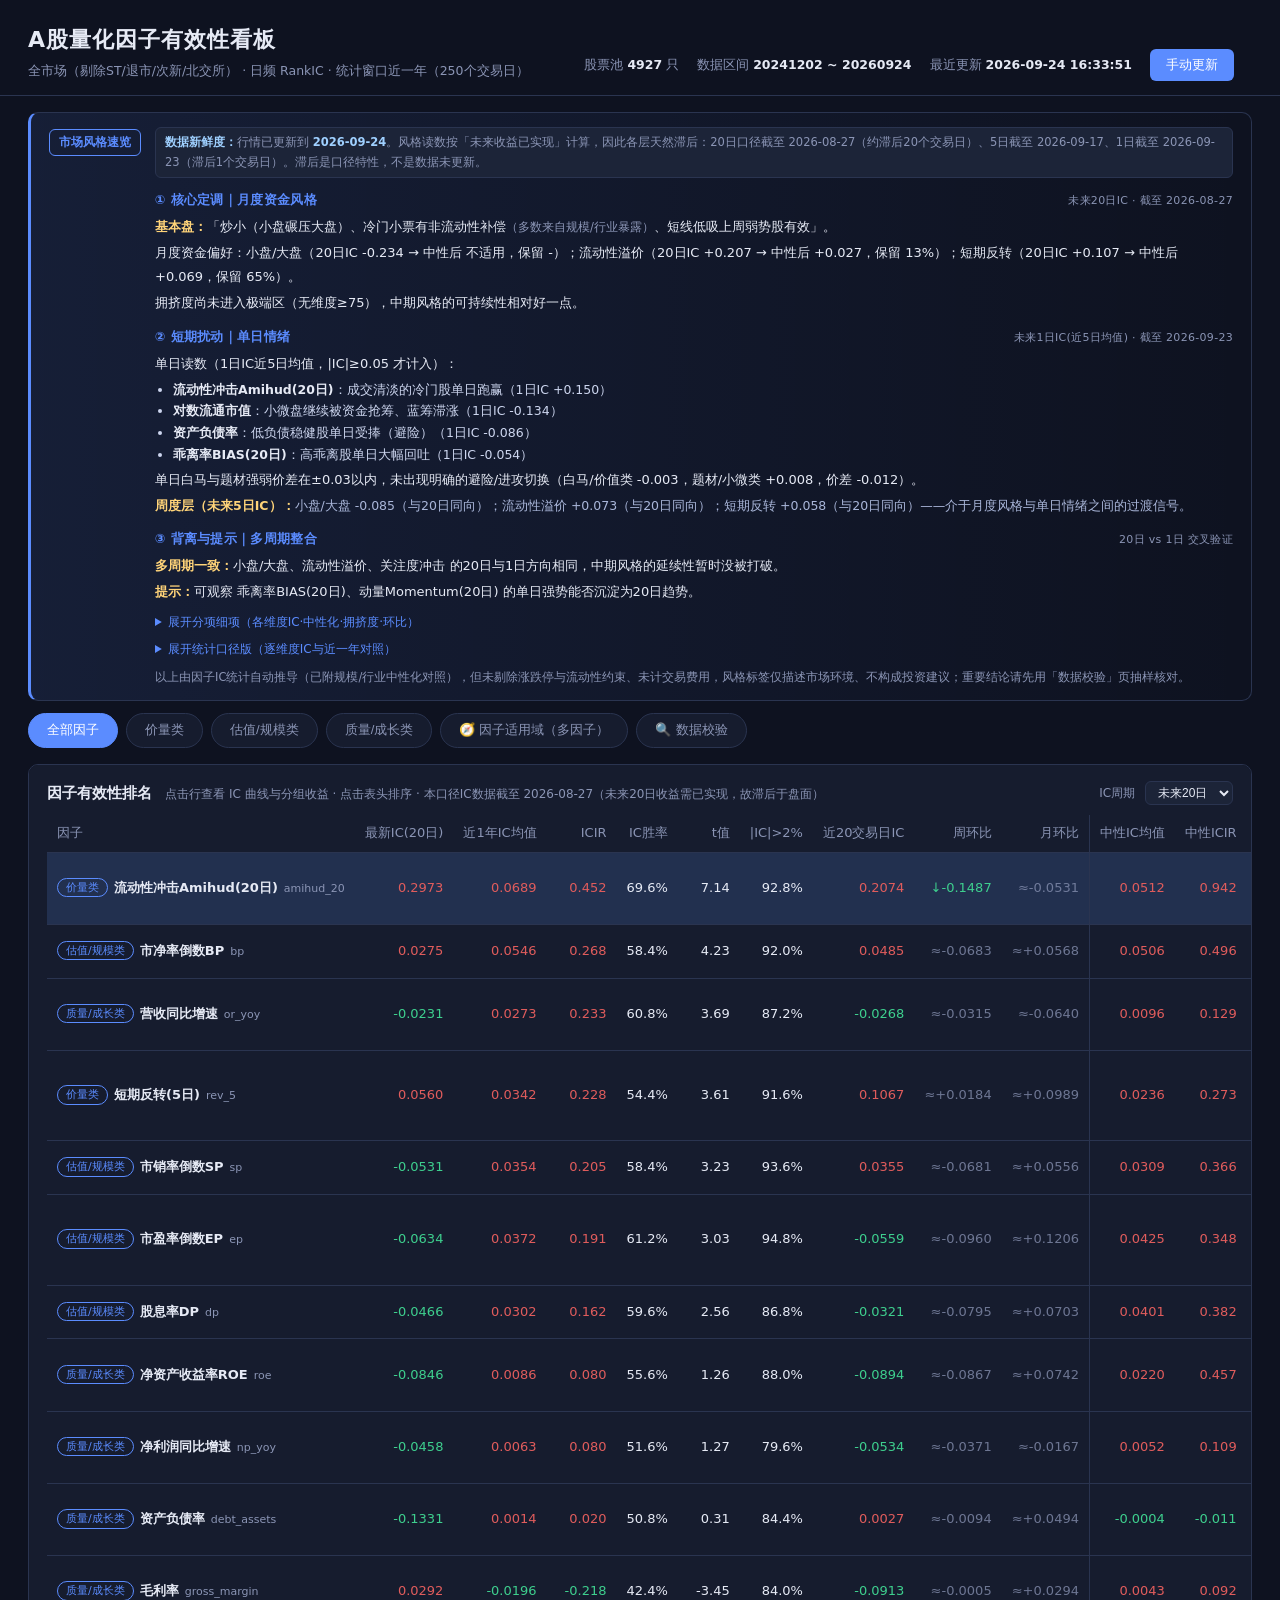
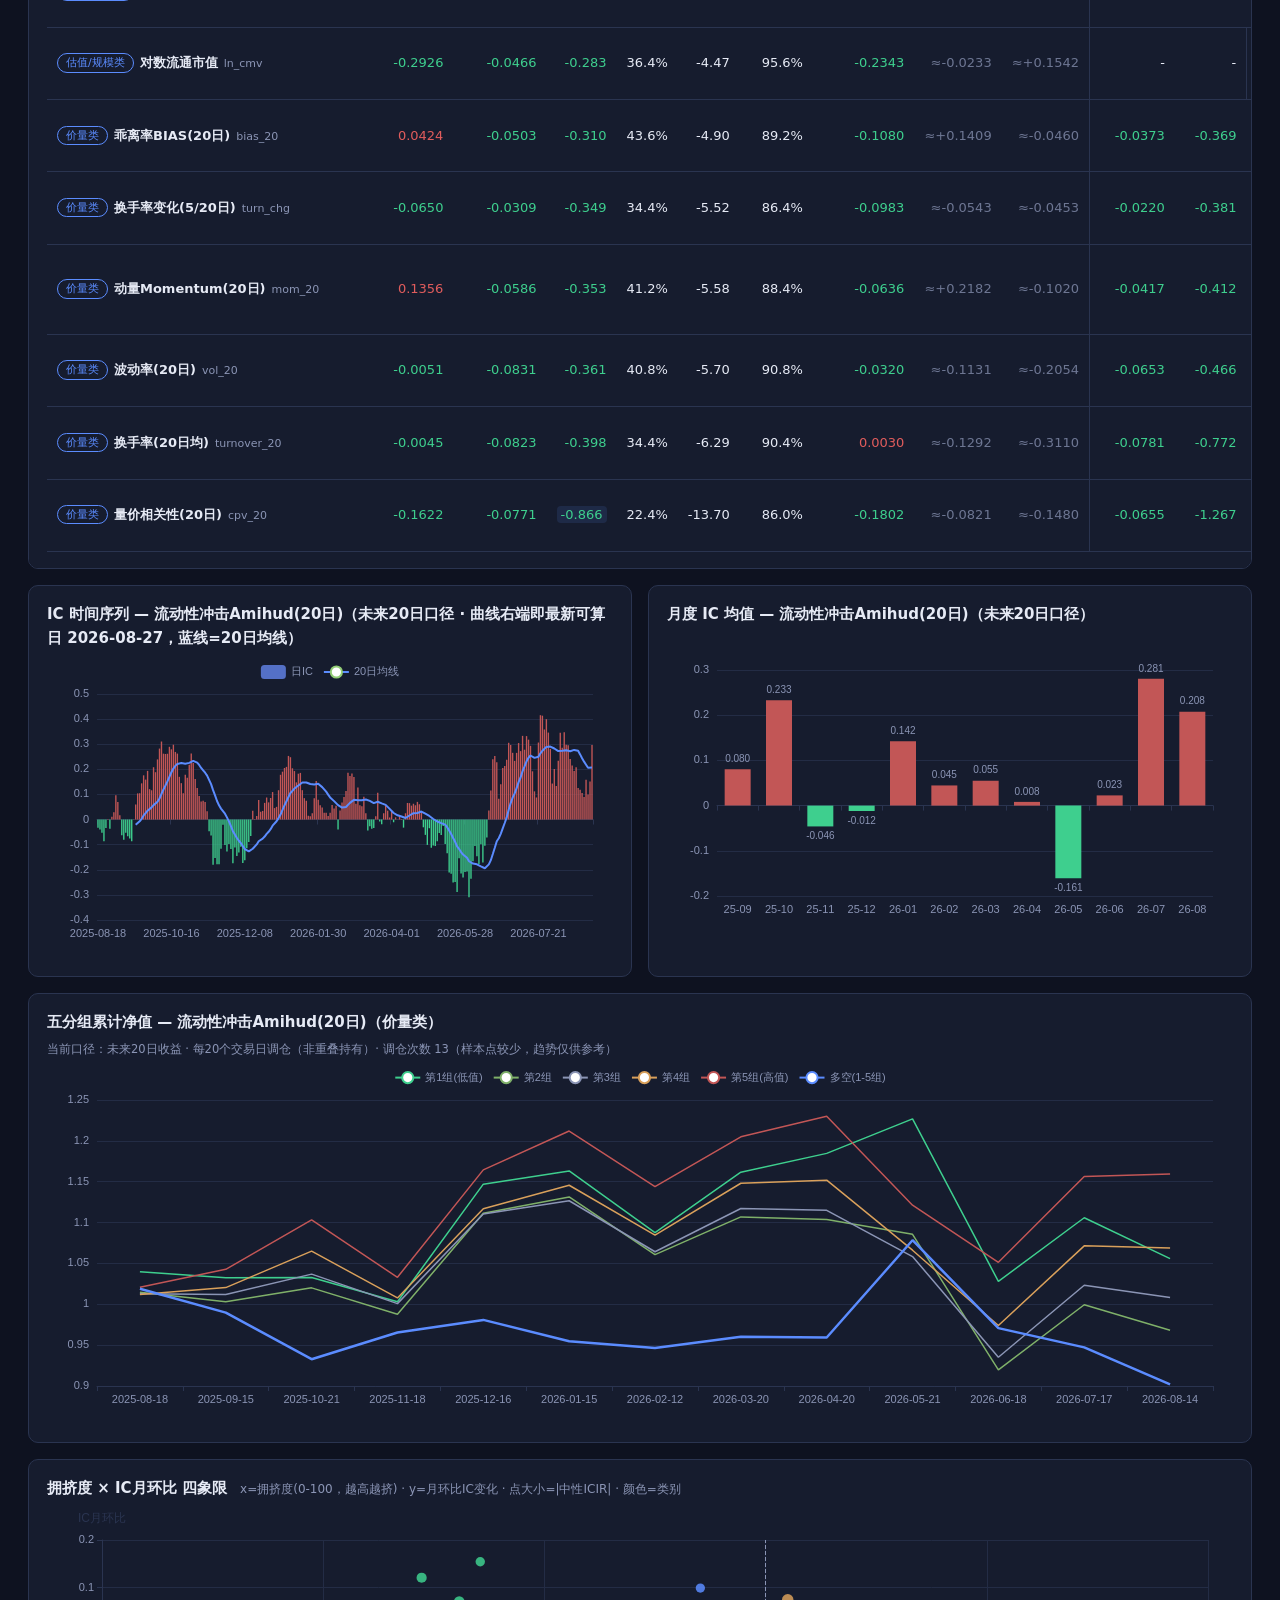
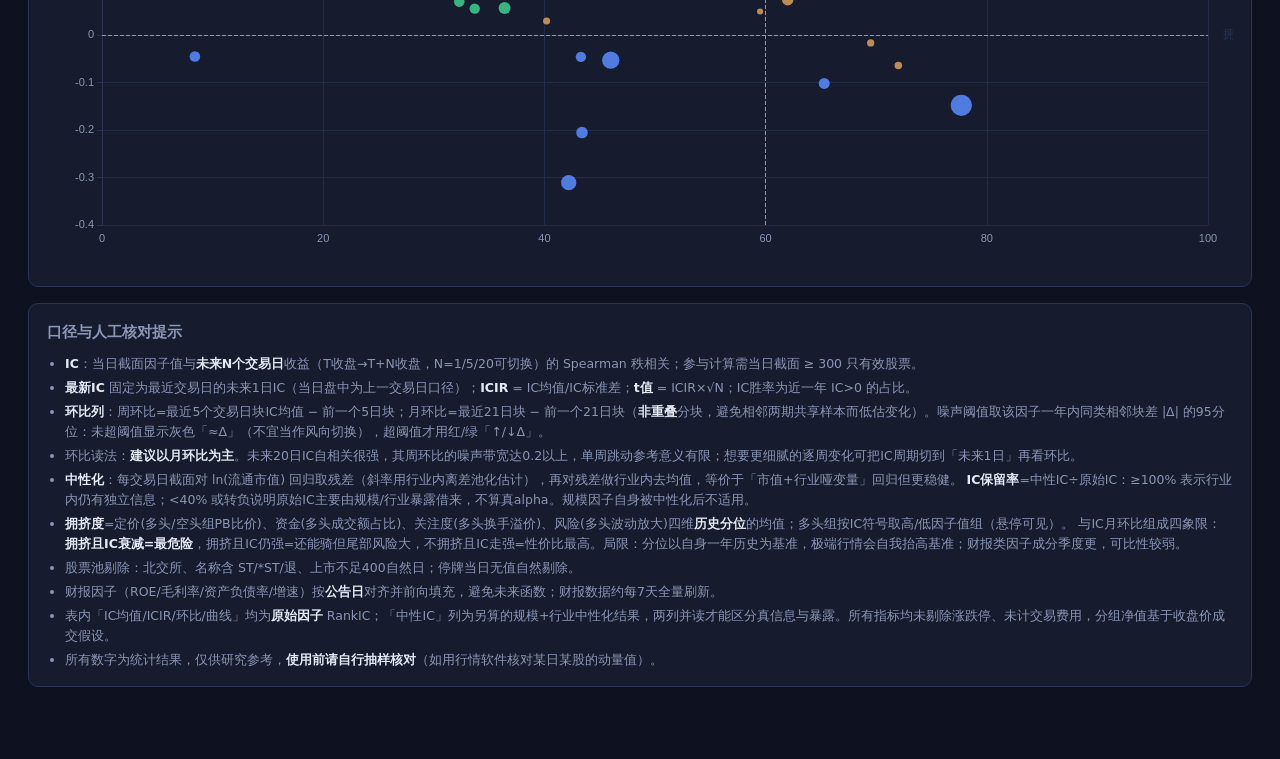
==== commit 094287ba: "auto: dashboard data update 2026-09-24 22:11" ====
--- a/index.html
+++ b/index.html
@@ -4,7 +4,7 @@
 <meta charset="UTF-8">
 <meta name="viewport" content="width=device-width, initial-scale=1">
 <title>A股量化因子有效性看板</title>
-<link rel="stylesheet" href="styles.css?v=12">
+<link rel="stylesheet" href="styles.css?v=13">
 <script src="echarts.min.js"></script>
 </head>
 <body>
@@ -42,6 +42,7 @@
   <button class="tab" data-cat="price_volume">价量类</button>
   <button class="tab" data-cat="valuation">估值/规模类</button>
   <button class="tab" data-cat="quality_growth">质量/成长类</button>
+  <a class="tab verifyLink" href="cond.html">🧭 因子适用域（多因子）</a>
   <a class="tab verifyLink" href="verify.html">🔍 数据校验</a>
 </nav>
 
--- a/styles.css
+++ b/styles.css
@@ -128,3 +128,4 @@
 .fresh b{color:#9fd0ff}
 .ltitle{display:flex;justify-content:space-between;align-items:baseline;gap:10px;flex-wrap:wrap}
 .lag{font-size:11px;color:var(--dim);font-weight:400}
+.qsub{font-size:11.5px;color:var(--dim);margin:-4px 0 8px}
